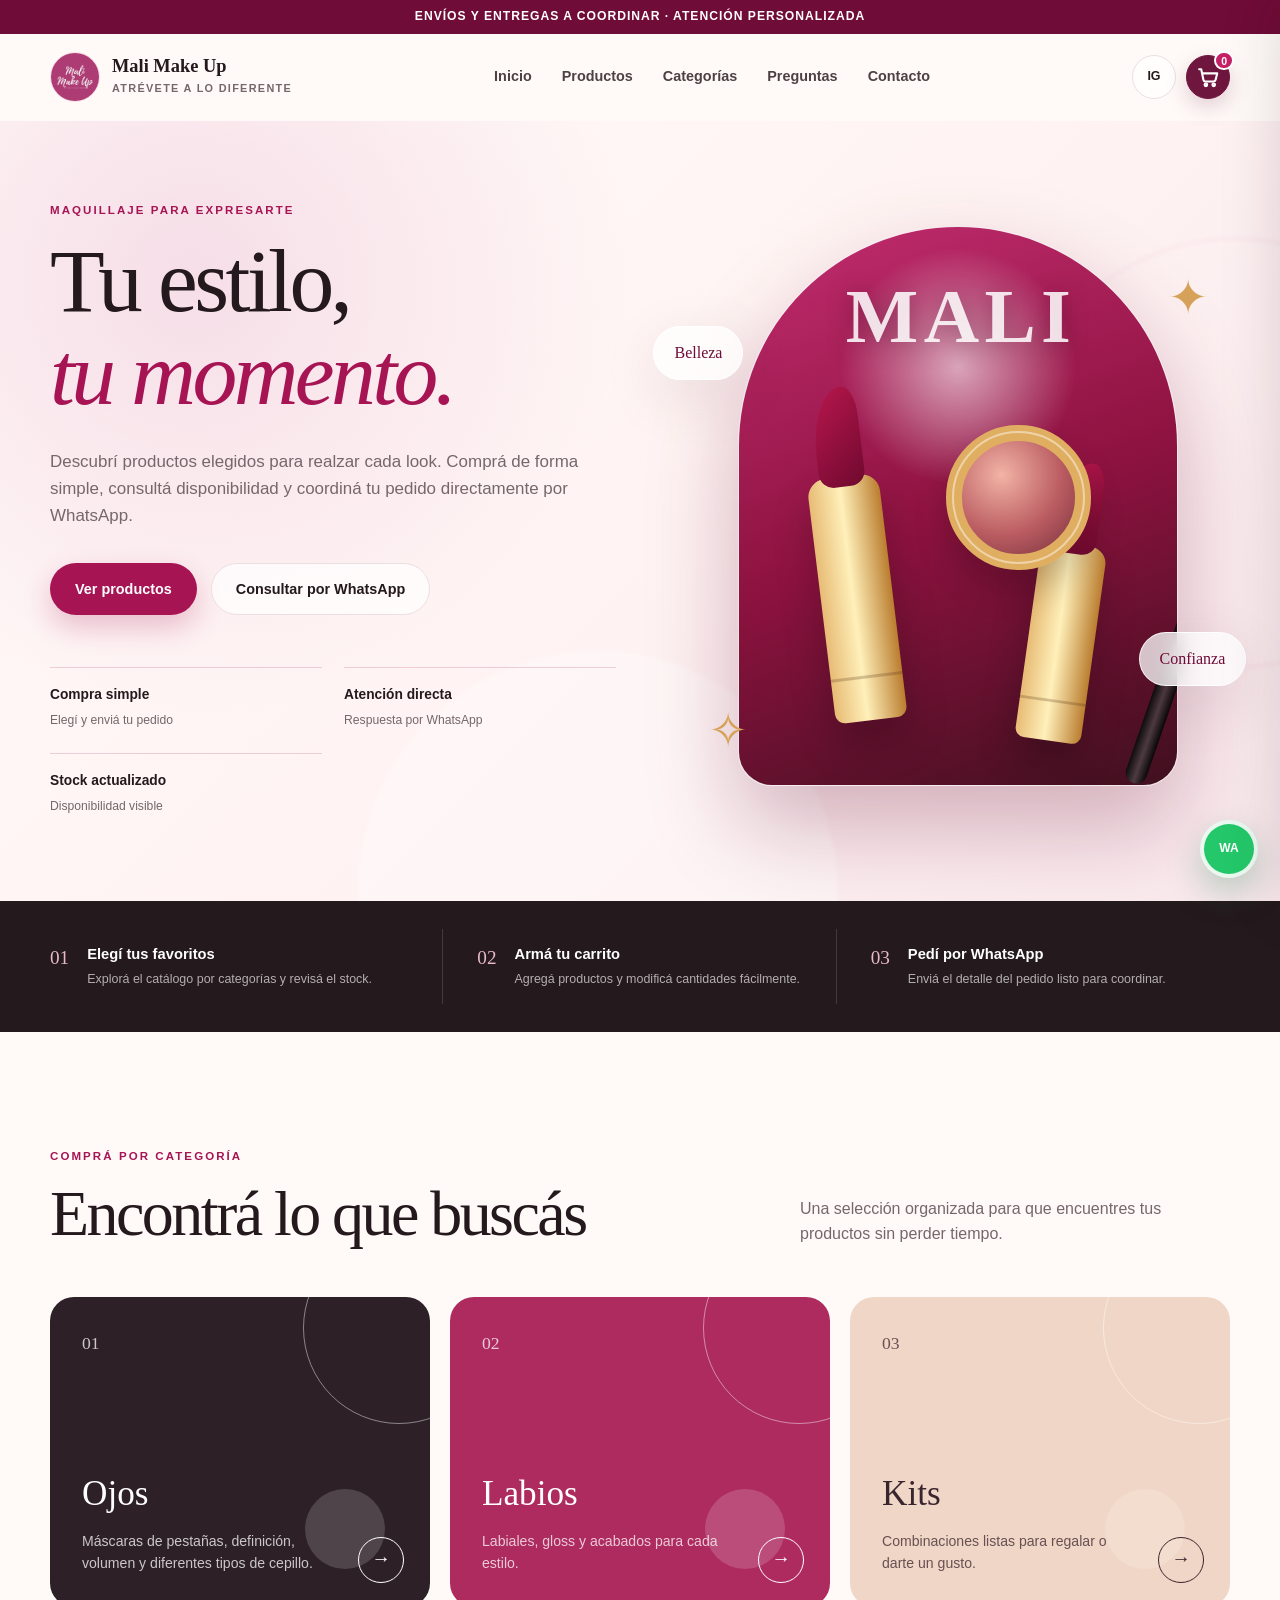
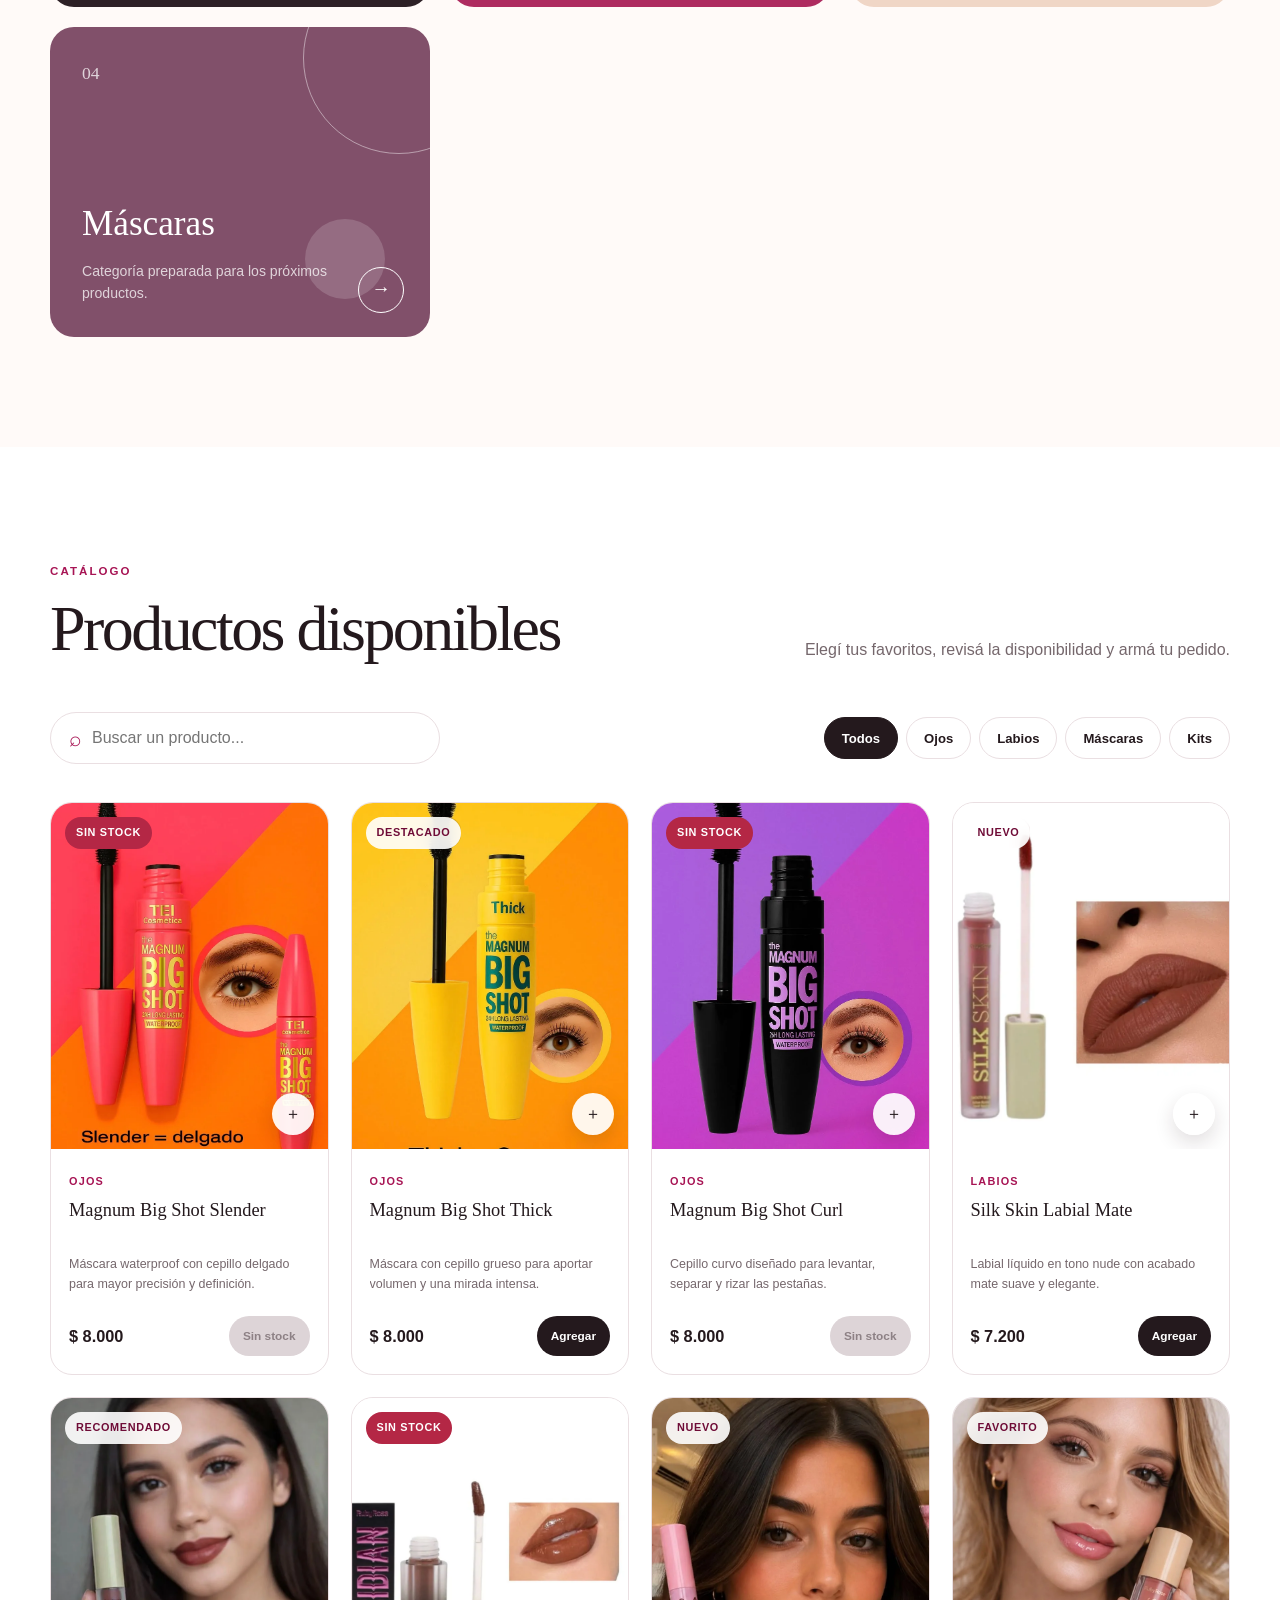
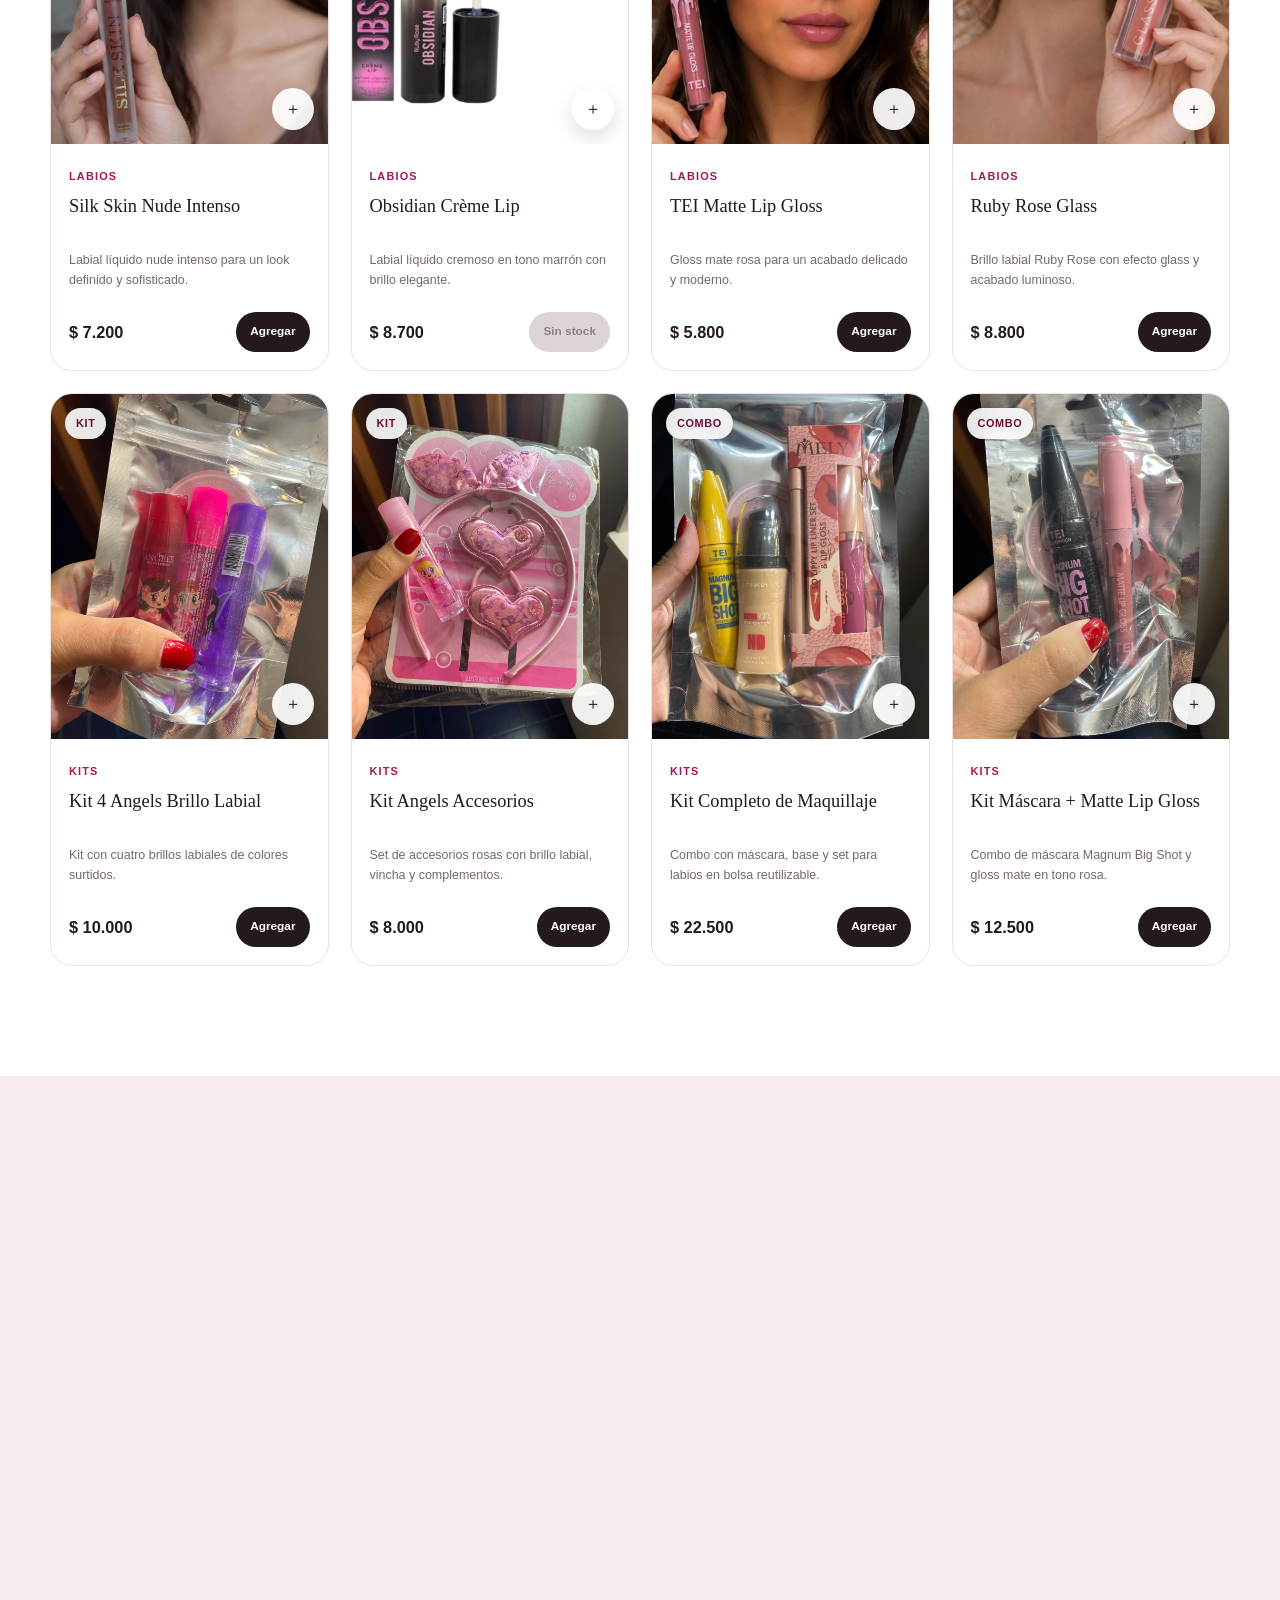
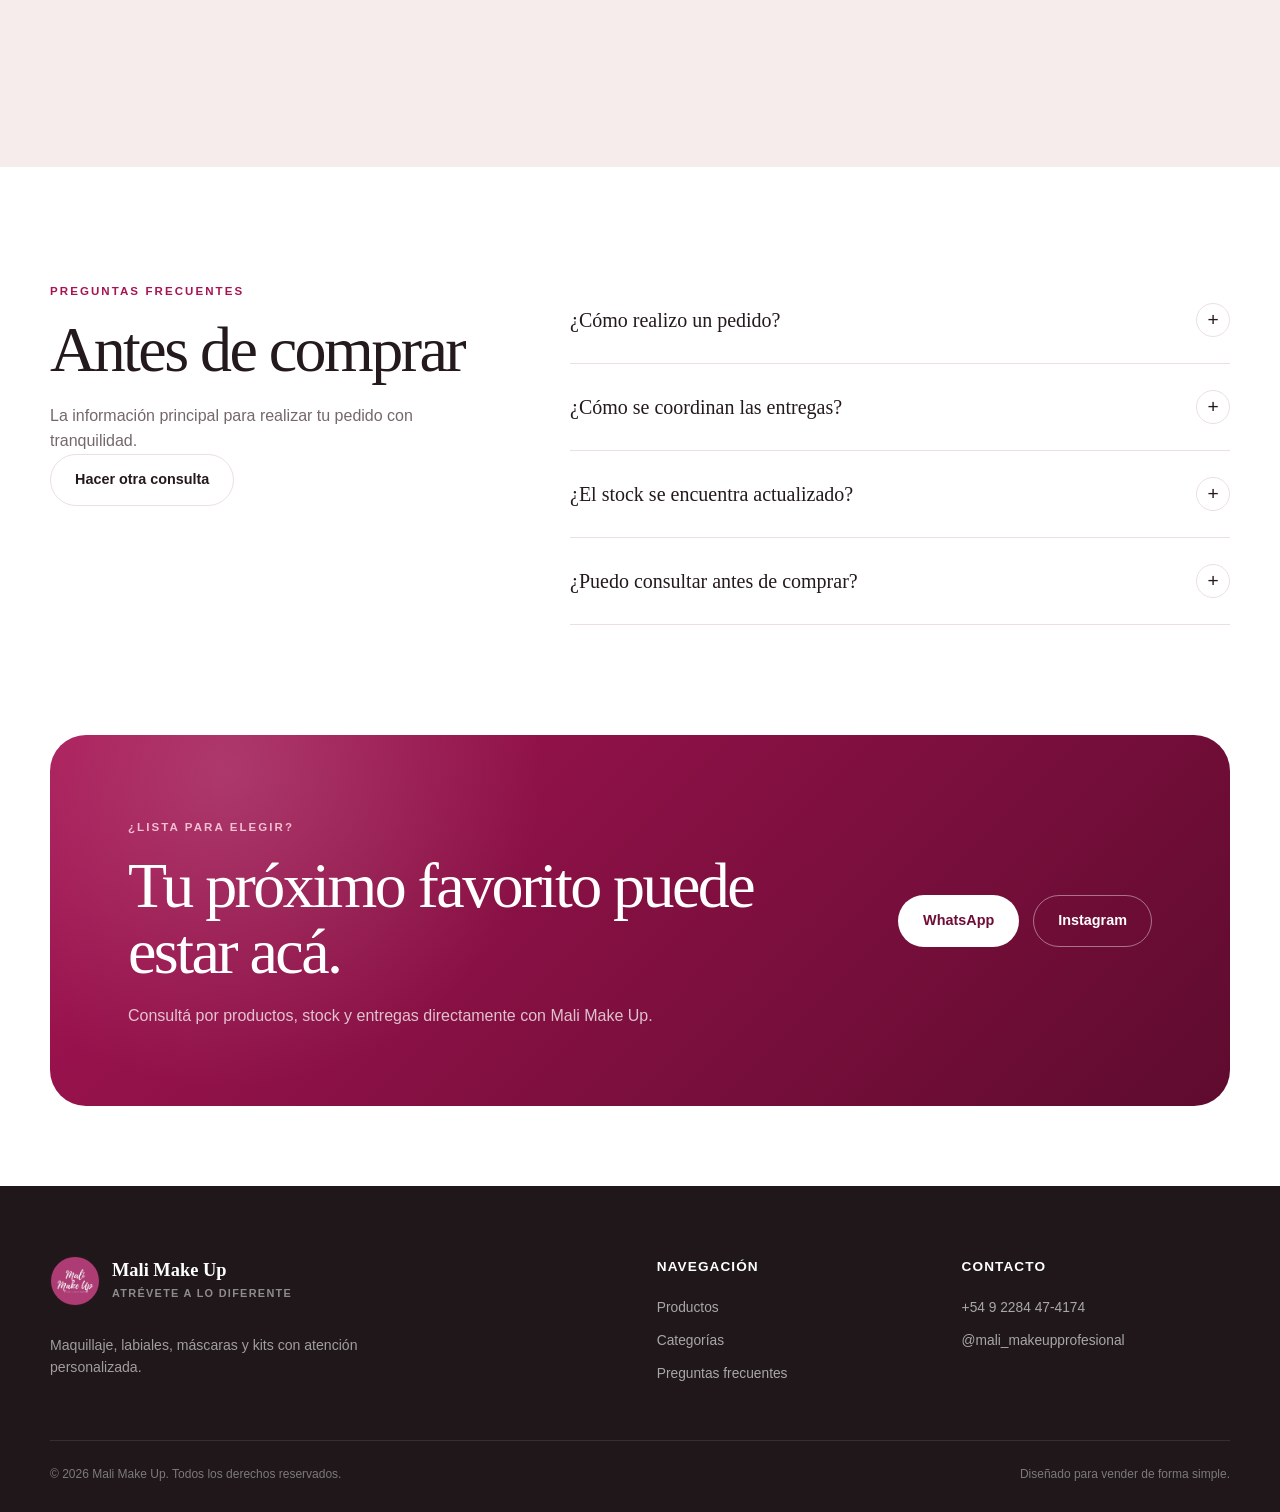
==== index.html @ 08d399c6 "version final de mali make up" ====
<!DOCTYPE html>
<html lang="es">
<head>
    <meta charset="UTF-8">
    <meta name="viewport" content="width=device-width, initial-scale=1.0">
    <meta name="description" content="Descubrí maquillaje, productos para ojos, labios y kits en Mali Make Up. Consultá stock y realizá tu pedido directamente por WhatsApp.">
    <meta name="theme-color" content="#a71454">
    <meta name="robots" content="index, follow">

    <link rel="canonical" href="https://matimoyano899.github.io/mali_makeup/">

    <meta property="og:type" content="website">
    <meta property="og:locale" content="es_AR">
    <meta property="og:site_name" content="Mali Make Up">
    <meta property="og:title" content="Mali Make Up | Tienda de maquillaje">
    <meta property="og:description" content="Productos para ojos, labios y kits. Consultá disponibilidad y realizá tu pedido por WhatsApp.">
    <meta property="og:url" content="https://matimoyano899.github.io/mali_makeup/">
    <meta property="og:image" content="https://matimoyano899.github.io/mali_makeup/assets/images/logo.webp">
    <meta property="og:image:alt" content="Logo de Mali Make Up">

    <meta name="twitter:card" content="summary_large_image">
    <meta name="twitter:title" content="Mali Make Up | Tienda de maquillaje">
    <meta name="twitter:description" content="Productos para ojos, labios y kits. Pedidos y consultas por WhatsApp.">
    <meta name="twitter:image" content="https://matimoyano899.github.io/mali_makeup/assets/images/logo.webp">

    <title>Mali Make Up | Tienda de maquillaje</title>
    <link rel="icon" href="assets/images/logo.webp" type="image/webp">
    <link rel="apple-touch-icon" href="assets/images/logo.webp">
    <link rel="stylesheet" href="styles.css">

    <script type="application/ld+json">
    {
        "@context": "https://schema.org",
        "@type": "Store",
        "name": "Mali Make Up",
        "description": "Tienda de maquillaje con atención personalizada y pedidos por WhatsApp.",
        "url": "https://matimoyano899.github.io/mali_makeup/",
        "logo": "https://matimoyano899.github.io/mali_makeup/assets/images/logo.webp",
        "sameAs": [
            "https://www.instagram.com/mali_makeupprofesional/"
        ],
        "contactPoint": {
            "@type": "ContactPoint",
            "telephone": "+54 9 2284 47-4174",
            "contactType": "customer service",
            "availableLanguage": "Spanish"
        }
    }
    </script>
</head>
<body>
    <div class="announcement">
        <p>Envíos y entregas a coordinar · Atención personalizada</p>
    </div>

    <header class="site-header" id="siteHeader">
        <div class="container header-inner">
            <a class="brand" href="#inicio" aria-label="Ir al inicio">
                <img src="assets/images/logo.webp" alt="Logo de Mali Make Up">
                <div>
                    <strong>Mali Make Up</strong>
                    <span>Atrévete a lo diferente</span>
                </div>
            </a>

            <nav class="desktop-nav" aria-label="Navegación principal">
                <a href="#inicio">Inicio</a>
                <a href="#productos">Productos</a>
                <a href="#categorias">Categorías</a>
                <a href="#preguntas">Preguntas</a>
                <a href="#contacto">Contacto</a>
            </nav>

            <div class="header-actions">
                <a class="icon-button instagram-button" href="https://www.instagram.com/mali_makeupprofesional/" target="_blank" rel="noopener noreferrer" aria-label="Instagram de Mali Make Up">
                    <span>IG</span>
                </a>
                <button class="icon-button cart-button" id="openCartButton" type="button" aria-label="Abrir carrito">
                    <svg class="cart-symbol" viewBox="0 0 24 24" aria-hidden="true" focusable="false">
                        <path d="M3 4h2l2.1 10.2a2 2 0 0 0 2 1.6h7.8a2 2 0 0 0 1.95-1.55L20.4 8H6.2"></path>
                        <circle cx="9.5" cy="19" r="1.25"></circle>
                        <circle cx="17" cy="19" r="1.25"></circle>
                    </svg>
                    <span class="cart-count" id="cartCount">0</span>
                </button>
                <button class="menu-button" id="menuButton" type="button" aria-label="Abrir menú" aria-expanded="false">
                    <span></span>
                    <span></span>
                    <span></span>
                </button>
            </div>
        </div>

        <nav class="mobile-nav" id="mobileNav" aria-label="Navegación móvil">
            <a href="#inicio">Inicio</a>
            <a href="#productos">Productos</a>
            <a href="#categorias">Categorías</a>
            <a href="#preguntas">Preguntas frecuentes</a>
            <a href="#contacto">Contacto</a>
        </nav>
    </header>

    <main>
        <section class="hero" id="inicio">
            <div class="hero-decoration hero-decoration-one"></div>
            <div class="hero-decoration hero-decoration-two"></div>

            <div class="container hero-grid">
                <div class="hero-copy reveal">
                    <span class="eyebrow">Maquillaje para expresarte</span>
                    <h1>Tu estilo, <em>tu momento.</em></h1>
                    <p>
                        Descubrí productos elegidos para realzar cada look. Comprá de forma simple,
                        consultá disponibilidad y coordiná tu pedido directamente por WhatsApp.
                    </p>
                    <div class="hero-actions">
                        <a class="primary-button" href="#productos">Ver productos</a>
                        <a class="secondary-button" href="https://wa.me/5492284474174?text=Hola%20Mali%20Make%20Up%2C%20quiero%20hacer%20una%20consulta." target="_blank" rel="noopener noreferrer">Consultar por WhatsApp</a>
                    </div>
                    <div class="hero-highlights">
                        <div>
                            <strong>Compra simple</strong>
                            <span>Elegí y enviá tu pedido</span>
                        </div>
                        <div>
                            <strong>Atención directa</strong>
                            <span>Respuesta por WhatsApp</span>
                        </div>
                        <div>
                            <strong>Stock actualizado</strong>
                            <span>Disponibilidad visible</span>
                        </div>
                    </div>
                </div>

                <div class="hero-art reveal" aria-label="Composición decorativa de maquillaje">
                    <div class="art-card art-card-main">
                        <span class="art-label">MALI</span>
                        <div class="lipstick lipstick-one"><span></span></div>
                        <div class="lipstick lipstick-two"><span></span></div>
                        <div class="compact"><span></span></div>
                        <div class="brush"><span></span></div>
                    </div>
                    <div class="floating-note note-one">Belleza</div>
                    <div class="floating-note note-two">Confianza</div>
                    <div class="sparkle sparkle-one">✦</div>
                    <div class="sparkle sparkle-two">✧</div>
                </div>
            </div>
        </section>

        <section class="benefits">
            <div class="container benefits-grid">
                <article>
                    <span>01</span>
                    <div>
                        <h3>Elegí tus favoritos</h3>
                        <p>Explorá el catálogo por categorías y revisá el stock.</p>
                    </div>
                </article>
                <article>
                    <span>02</span>
                    <div>
                        <h3>Armá tu carrito</h3>
                        <p>Agregá productos y modificá cantidades fácilmente.</p>
                    </div>
                </article>
                <article>
                    <span>03</span>
                    <div>
                        <h3>Pedí por WhatsApp</h3>
                        <p>Enviá el detalle del pedido listo para coordinar.</p>
                    </div>
                </article>
            </div>
        </section>

        <section class="categories-section section" id="categorias">
            <div class="container">
                <div class="section-heading reveal">
                    <div>
                        <span class="eyebrow">Comprá por categoría</span>
                        <h2>Encontrá lo que buscás</h2>
                    </div>
                    <p>Una selección organizada para que encuentres tus productos sin perder tiempo.</p>
                </div>

                <div class="category-grid">
                    <button class="category-card category-ojos reveal" type="button" data-category-link="ojos">
                        <span class="category-number">01</span>
                        <div>
                            <h3>Ojos</h3>
                            <p>Máscaras de pestañas, definición, volumen y diferentes tipos de cepillo.</p>
                        </div>
                        <span class="category-arrow">→</span>
                    </button>
                    <button class="category-card category-labios reveal" type="button" data-category-link="labios">
                        <span class="category-number">02</span>
                        <div>
                            <h3>Labios</h3>
                            <p>Labiales, gloss y acabados para cada estilo.</p>
                        </div>
                        <span class="category-arrow">→</span>
                    </button>
                    <button class="category-card category-kits reveal" type="button" data-category-link="kits">
                        <span class="category-number">03</span>
                        <div>
                            <h3>Kits</h3>
                            <p>Combinaciones listas para regalar o darte un gusto.</p>
                        </div>
                        <span class="category-arrow">→</span>
                    </button>
                    <button class="category-card category-mascaras reveal" type="button" data-category-link="mascaras">
                        <span class="category-number">04</span>
                        <div>
                            <h3>Máscaras</h3>
                            <p>Categoría preparada para los próximos productos.</p>
                        </div>
                        <span class="category-arrow">→</span>
                    </button>
                </div>
            </div>
        </section>

        <section class="products-section section" id="productos">
            <div class="container">
                <div class="section-heading reveal">
                    <div>
                        <span class="eyebrow">Catálogo</span>
                        <h2>Productos disponibles</h2>
                    </div>
                    <p>Elegí tus favoritos, revisá la disponibilidad y armá tu pedido.</p>
                </div>

                <div class="catalog-toolbar reveal">
                    <label class="search-box">
                        <span>⌕</span>
                        <input id="searchInput" type="search" placeholder="Buscar un producto..." autocomplete="off">
                    </label>
                    <div class="filter-buttons" id="filterButtons" aria-label="Filtros de productos">
                        <button class="filter-button active" type="button" data-filter="todos">Todos</button>
                        <button class="filter-button" type="button" data-filter="ojos">Ojos</button>
                        <button class="filter-button" type="button" data-filter="labios">Labios</button>
                        <button class="filter-button" type="button" data-filter="mascaras">Máscaras</button>
                        <button class="filter-button" type="button" data-filter="kits">Kits</button>
                    </div>
                </div>

                <div class="products-grid" id="productsGrid"></div>

                <div class="empty-state" id="emptyState" hidden>
                    <span>⌕</span>
                    <h3>No encontramos productos</h3>
                    <p>Probá con otra búsqueda o cambiá el filtro.</p>
                </div>
            </div>
        </section>

        <section class="brand-story section">
            <div class="container story-grid">
                <div class="story-panel reveal">
                    <span class="eyebrow">Mali Make Up</span>
                    <h2>Maquillaje con atención cercana</h2>
                    <p>
                        Cada consulta se atiende de forma personal para ayudarte a elegir productos,
                        confirmar disponibilidad y coordinar la entrega.
                    </p>
                    <a class="text-link" href="https://www.instagram.com/mali_makeupprofesional/" target="_blank" rel="noopener noreferrer">Visitar Instagram <span>→</span></a>
                </div>
                <div class="story-stats reveal">
                    <div>
                        <strong>100%</strong>
                        <span>Atención personalizada</span>
                    </div>
                    <div>
                        <strong>3</strong>
                        <span>Categorías principales</span>
                    </div>
                    <div>
                        <strong>24/7</strong>
                        <span>Catálogo disponible online</span>
                    </div>
                    <div>
                        <strong>1 clic</strong>
                        <span>Para enviar tu pedido</span>
                    </div>
                </div>
            </div>
        </section>

        <section class="faq-section section" id="preguntas">
            <div class="container faq-grid">
                <div class="faq-intro reveal">
                    <span class="eyebrow">Preguntas frecuentes</span>
                    <h2>Antes de comprar</h2>
                    <p>La información principal para realizar tu pedido con tranquilidad.</p>
                    <a class="secondary-button" href="https://wa.me/5492284474174?text=Hola%20Mali%20Make%20Up%2C%20tengo%20una%20consulta." target="_blank" rel="noopener noreferrer">Hacer otra consulta</a>
                </div>

                <div class="accordion reveal" id="accordion">
                    <article class="accordion-item">
                        <button class="accordion-trigger" type="button" aria-expanded="false">
                            <span>¿Cómo realizo un pedido?</span>
                            <span class="accordion-icon">+</span>
                        </button>
                        <div class="accordion-content">
                            <p>Agregá los productos al carrito y tocá “Finalizar por WhatsApp”. Se generará un mensaje con el detalle completo.</p>
                        </div>
                    </article>
                    <article class="accordion-item">
                        <button class="accordion-trigger" type="button" aria-expanded="false">
                            <span>¿Cómo se coordinan las entregas?</span>
                            <span class="accordion-icon">+</span>
                        </button>
                        <div class="accordion-content">
                            <p>La entrega, el punto de encuentro o el envío se coordinan directamente por WhatsApp después de confirmar el pedido.</p>
                        </div>
                    </article>
                    <article class="accordion-item">
                        <button class="accordion-trigger" type="button" aria-expanded="false">
                            <span>¿El stock se encuentra actualizado?</span>
                            <span class="accordion-icon">+</span>
                        </button>
                        <div class="accordion-content">
                            <p>Los productos sin disponibilidad aparecen señalados como “Sin stock” y no pueden agregarse al carrito.</p>
                        </div>
                    </article>
                    <article class="accordion-item">
                        <button class="accordion-trigger" type="button" aria-expanded="false">
                            <span>¿Puedo consultar antes de comprar?</span>
                            <span class="accordion-icon">+</span>
                        </button>
                        <div class="accordion-content">
                            <p>Sí. Podés escribir por WhatsApp o Instagram para consultar tonos, productos o disponibilidad.</p>
                        </div>
                    </article>
                </div>
            </div>
        </section>

        <section class="contact-section" id="contacto">
            <div class="container contact-card reveal">
                <div>
                    <span class="eyebrow">¿Lista para elegir?</span>
                    <h2>Tu próximo favorito puede estar acá.</h2>
                    <p>Consultá por productos, stock y entregas directamente con Mali Make Up.</p>
                </div>
                <div class="contact-actions">
                    <a class="primary-button light-button" href="https://wa.me/5492284474174?text=Hola%20Mali%20Make%20Up%2C%20quiero%20hacer%20una%20consulta." target="_blank" rel="noopener noreferrer">WhatsApp</a>
                    <a class="secondary-button dark-outline" href="https://www.instagram.com/mali_makeupprofesional/" target="_blank" rel="noopener noreferrer">Instagram</a>
                </div>
            </div>
        </section>
    </main>

    <footer class="site-footer">
        <div class="container footer-grid">
            <div class="footer-brand">
                <a class="brand" href="#inicio">
                    <img src="assets/images/logo.webp" alt="Logo Mali Make Up">
                    <div>
                        <strong>Mali Make Up</strong>
                        <span>Atrévete a lo diferente</span>
                    </div>
                </a>
                <p>Maquillaje, labiales, máscaras y kits con atención personalizada.</p>
            </div>
            <div>
                <h3>Navegación</h3>
                <a href="#productos">Productos</a>
                <a href="#categorias">Categorías</a>
                <a href="#preguntas">Preguntas frecuentes</a>
            </div>
            <div>
                <h3>Contacto</h3>
                <a href="https://wa.me/5492284474174" target="_blank" rel="noopener noreferrer">+54 9 2284 47-4174</a>
                <a href="https://www.instagram.com/mali_makeupprofesional/" target="_blank" rel="noopener noreferrer">@mali_makeupprofesional</a>
            </div>
        </div>
        <div class="container footer-bottom">
            <p>© <span id="currentYear"></span> Mali Make Up. Todos los derechos reservados.</p>
            <p>Diseñado para vender de forma simple.</p>
        </div>
    </footer>

    <a class="floating-whatsapp" href="https://wa.me/5492284474174?text=Hola%20Mali%20Make%20Up%2C%20quiero%20hacer%20una%20consulta." target="_blank" rel="noopener noreferrer" aria-label="Contactar por WhatsApp">WA</a>

    <button class="back-to-top" id="backToTop" type="button" aria-label="Volver arriba">↑</button>

    <div class="overlay" id="overlay"></div>

    <aside class="cart-drawer" id="cartDrawer" aria-hidden="true">
        <div class="cart-header">
            <div>
                <span class="eyebrow">Tu selección</span>
                <h2>Carrito</h2>
            </div>
            <button class="close-button" id="closeCartButton" type="button" aria-label="Cerrar carrito">×</button>
        </div>
        <div class="cart-items" id="cartItems"></div>
        <div class="cart-empty" id="cartEmpty">
            <span>🛍</span>
            <h3>Tu carrito está vacío</h3>
            <p>Agregá productos para preparar tu pedido.</p>
        </div>
        <div class="cart-footer" id="cartFooter">
            <div class="cart-total-row">
                <span>Total estimado</span>
                <strong id="cartTotal">$0</strong>
            </div>
            <p>El pedido se confirma y coordina por WhatsApp.</p>
            <button class="primary-button full-button" id="checkoutButton" type="button">Finalizar por WhatsApp</button>
            <button class="text-button" id="clearCartButton" type="button">Vaciar carrito</button>
        </div>
    </aside>

    <div class="product-modal" id="productModal" aria-hidden="true">
        <div class="modal-dialog">
            <button class="close-button modal-close" id="closeModalButton" type="button" aria-label="Cerrar detalle">×</button>
            <div id="modalContent"></div>
        </div>
    </div>

    <div class="toast" id="toast" role="status" aria-live="polite"></div>

    <script src="script.js"></script>
</body>
</html>
---- styles.css ----
:root {
    --color-primary: #a71454;
    --color-primary-dark: #6f0c37;
    --color-primary-soft: #f5dbe6;
    --color-accent: #d6a259;
    --color-bg: #fffaf8;
    --color-surface: #ffffff;
    --color-text: #24191d;
    --color-muted: #75676c;
    --color-border: #eadfe2;
    --color-success: #1d7a4d;
    --color-danger: #b42745;
    --shadow-soft: 0 18px 60px rgba(70, 24, 42, 0.10);
    --shadow-card: 0 12px 35px rgba(66, 22, 39, 0.08);
    --radius-small: 14px;
    --radius-medium: 24px;
    --radius-large: 36px;
    --container-width: 1180px;
    --header-height: 86px;
    --transition: 220ms ease;
}

* {
    box-sizing: border-box;
    margin: 0;
    padding: 0;
}

html {
    scroll-behavior: smooth;
}

body {
    min-width: 320px;
    overflow-x: hidden;
    background: var(--color-bg);
    color: var(--color-text);
    font-family: Inter, "Segoe UI", Arial, sans-serif;
    line-height: 1.6;
}

body.no-scroll {
    overflow: hidden;
}

img {
    display: block;
    max-width: 100%;
}

a {
    color: inherit;
    text-decoration: none;
}

button,
input {
    font: inherit;
}

button {
    color: inherit;
}

.container {
    width: min(var(--container-width), calc(100% - 40px));
    margin-inline: auto;
}

.section {
    padding: 110px 0;
}

.announcement {
    display: flex;
    min-height: 34px;
    align-items: center;
    justify-content: center;
    padding: 6px 20px;
    background: var(--color-primary-dark);
    color: #ffffff;
    font-size: 0.76rem;
    font-weight: 700;
    letter-spacing: 0.08em;
    text-align: center;
    text-transform: uppercase;
}

.site-header {
    position: sticky;
    z-index: 1000;
    top: 0;
    background: rgba(255, 250, 248, 0.88);
    border-bottom: 1px solid transparent;
    backdrop-filter: blur(18px);
    transition: background var(--transition), border-color var(--transition), box-shadow var(--transition);
}

.site-header.scrolled {
    border-color: var(--color-border);
    background: rgba(255, 255, 255, 0.95);
    box-shadow: 0 8px 30px rgba(55, 24, 35, 0.06);
}

.header-inner {
    display: flex;
    min-height: var(--header-height);
    align-items: center;
    justify-content: space-between;
    gap: 28px;
}

.brand {
    display: inline-flex;
    align-items: center;
    gap: 12px;
}

.brand img {
    width: 50px;
    height: 50px;
    border: 1px solid rgba(167, 20, 84, 0.12);
    border-radius: 50%;
    object-fit: cover;
}

.brand div {
    display: flex;
    flex-direction: column;
}

.brand strong {
    font-family: Georgia, "Times New Roman", serif;
    font-size: 1.15rem;
    line-height: 1.1;
}

.brand span {
    margin-top: 4px;
    color: var(--color-muted);
    font-size: 0.68rem;
    font-weight: 700;
    letter-spacing: 0.12em;
    text-transform: uppercase;
}

.desktop-nav {
    display: flex;
    align-items: center;
    gap: 30px;
}

.desktop-nav a {
    position: relative;
    color: #4e4045;
    font-size: 0.9rem;
    font-weight: 700;
}

.desktop-nav a::after {
    position: absolute;
    right: 0;
    bottom: -8px;
    left: 0;
    width: 0;
    height: 2px;
    margin: auto;
    background: var(--color-primary);
    content: "";
    transition: width var(--transition);
}

.desktop-nav a:hover::after {
    width: 100%;
}

.header-actions {
    display: flex;
    align-items: center;
    gap: 10px;
}

.icon-button,
.menu-button,
.close-button,
.back-to-top {
    border: 0;
    cursor: pointer;
}

.icon-button {
    position: relative;
    display: grid;
    width: 44px;
    height: 44px;
    place-items: center;
    border: 1px solid var(--color-border);
    border-radius: 50%;
    background: rgba(255, 255, 255, 0.8);
    font-size: 0.78rem;
    font-weight: 800;
    transition: transform var(--transition), border-color var(--transition), background var(--transition);
}

.icon-button:hover {
    transform: translateY(-2px);
    border-color: var(--color-primary);
    background: #ffffff;
}

.cart-symbol {
    width: 22px;
    height: 22px;
    fill: none;
    stroke: currentColor;
    stroke-width: 1.9;
    stroke-linecap: round;
    stroke-linejoin: round;
}

.cart-button {
    color: var(--color-text);
}

.cart-button:hover {
    color: var(--color-primary);
}

.cart-count {
    position: absolute;
    top: -3px;
    right: -3px;
    display: grid;
    min-width: 19px;
    height: 19px;
    place-items: center;
    padding: 0 5px;
    border: 2px solid #ffffff;
    border-radius: 99px;
    background: var(--color-primary);
    color: #ffffff;
    font-size: 0.66rem;
}

.menu-button {
    display: none;
    width: 44px;
    height: 44px;
    padding: 11px;
    border-radius: 50%;
    background: var(--color-text);
}

.menu-button span {
    display: block;
    width: 100%;
    height: 2px;
    margin: 4px 0;
    background: #ffffff;
    transition: transform var(--transition), opacity var(--transition);
}

.menu-button.active span:nth-child(1) {
    transform: translateY(6px) rotate(45deg);
}

.menu-button.active span:nth-child(2) {
    opacity: 0;
}

.menu-button.active span:nth-child(3) {
    transform: translateY(-6px) rotate(-45deg);
}

.mobile-nav {
    display: none;
}

.hero {
    position: relative;
    min-height: calc(100vh - 120px);
    overflow: hidden;
    background:
        radial-gradient(circle at 15% 20%, rgba(245, 219, 230, 0.9), transparent 35%),
        linear-gradient(135deg, #fffaf8 0%, #fff4f3 48%, #f9e8ed 100%);
}

.hero-grid {
    display: grid;
    min-height: calc(100vh - 120px);
    align-items: center;
    grid-template-columns: 1.02fr 0.98fr;
    gap: 70px;
    padding-top: 60px;
    padding-bottom: 70px;
}

.hero-copy {
    position: relative;
    z-index: 2;
}

.eyebrow {
    display: inline-block;
    margin-bottom: 16px;
    color: var(--color-primary);
    font-size: 0.72rem;
    font-weight: 800;
    letter-spacing: 0.18em;
    text-transform: uppercase;
}

.hero h1,
.section-heading h2,
.story-panel h2,
.faq-intro h2,
.contact-card h2 {
    font-family: Georgia, "Times New Roman", serif;
    font-weight: 500;
    letter-spacing: -0.04em;
    line-height: 1.03;
}

.hero h1 {
    max-width: 660px;
    font-size: clamp(3.4rem, 7vw, 6.8rem);
}

.hero h1 em {
    display: block;
    color: var(--color-primary);
    font-weight: 400;
}

.hero-copy > p {
    max-width: 630px;
    margin-top: 28px;
    color: var(--color-muted);
    font-size: 1.06rem;
}

.hero-actions,
.contact-actions {
    display: flex;
    flex-wrap: wrap;
    align-items: center;
    gap: 14px;
    margin-top: 34px;
}

.primary-button,
.secondary-button {
    display: inline-flex;
    min-height: 52px;
    align-items: center;
    justify-content: center;
    padding: 12px 24px;
    border: 1px solid transparent;
    border-radius: 999px;
    cursor: pointer;
    font-size: 0.9rem;
    font-weight: 800;
    transition: transform var(--transition), box-shadow var(--transition), background var(--transition), color var(--transition), border-color var(--transition);
}

.primary-button {
    background: var(--color-primary);
    color: #ffffff;
    box-shadow: 0 12px 28px rgba(167, 20, 84, 0.24);
}

.primary-button:hover {
    transform: translateY(-2px);
    background: var(--color-primary-dark);
    box-shadow: 0 16px 35px rgba(167, 20, 84, 0.28);
}

.secondary-button {
    border-color: var(--color-border);
    background: rgba(255, 255, 255, 0.7);
    color: var(--color-text);
}

.secondary-button:hover {
    transform: translateY(-2px);
    border-color: var(--color-primary);
    background: #ffffff;
    color: var(--color-primary);
}

.hero-highlights {
    display: grid;
    margin-top: 52px;
    grid-template-columns: repeat(2, 1fr);
    gap: 22px;
}

.hero-highlights div {
    padding-top: 16px;
    border-top: 1px solid rgba(167, 20, 84, 0.18);
}

.hero-highlights strong,
.hero-highlights span {
    display: block;
}

.hero-highlights strong {
    font-size: 0.86rem;
}

.hero-highlights span {
    margin-top: 5px;
    color: var(--color-muted);
    font-size: 0.76rem;
}

.hero-art {
    position: relative;
    min-height: 600px;
}

.art-card-main {
    position: absolute;
    top: 50%;
    left: 50%;
    width: min(440px, 90%);
    height: 560px;
    overflow: hidden;
    border: 1px solid rgba(255, 255, 255, 0.9);
    border-radius: 220px 220px 34px 34px;
    background:
        radial-gradient(circle at 50% 25%, rgba(255, 255, 255, 0.6), transparent 25%),
        linear-gradient(160deg, #c22d70 0%, #8d123f 52%, #40101f 100%);
    box-shadow: 0 40px 90px rgba(103, 11, 48, 0.28);
    transform: translate(-50%, -50%);
}

.art-label {
    position: absolute;
    z-index: 4;
    top: 46px;
    left: 50%;
    width: 100%;
    color: rgba(255, 255, 255, 0.44);
    font-family: Georgia, "Times New Roman", serif;
    font-size: clamp(4.7rem, 7vw, 6rem);
    font-weight: 500;
    letter-spacing: 0.13em;
    line-height: 1;
    text-align: center;
    text-shadow: 0 2px 18px rgba(64, 16, 31, 0.18);
    transform: translateX(-50%);
    pointer-events: none;
}

.lipstick {
    position: absolute;
    bottom: 64px;
    width: 72px;
    height: 245px;
    border-radius: 18px 18px 10px 10px;
    background: linear-gradient(90deg, #e7bb75, #fff0ba 45%, #ba7d2f);
    box-shadow: 0 22px 40px rgba(0, 0, 0, 0.22);
}

.lipstick::before {
    position: absolute;
    top: -90px;
    left: 13px;
    width: 46px;
    height: 100px;
    border-radius: 70% 30% 15px 15px;
    background: linear-gradient(135deg, #ba174e, #6f092e);
    content: "";
}

.lipstick span {
    position: absolute;
    right: 0;
    bottom: 42px;
    left: 0;
    height: 3px;
    background: rgba(84, 50, 16, 0.25);
}

.lipstick-one {
    left: 82px;
    transform: rotate(-7deg);
}

.lipstick-two {
    right: 80px;
    bottom: 35px;
    height: 215px;
    transform: rotate(8deg) scale(0.92);
}

.compact {
    position: absolute;
    right: 86px;
    bottom: 215px;
    width: 145px;
    height: 145px;
    border: 16px solid #e0ae61;
    border-radius: 50%;
    background: radial-gradient(circle at 35% 30%, #f2b3a5, #bb5d62 55%, #78303c);
    box-shadow: 0 20px 35px rgba(0, 0, 0, 0.2);
}

.compact span {
    position: absolute;
    inset: -10px;
    border: 2px solid rgba(255, 255, 255, 0.45);
    border-radius: 50%;
}

.brush {
    position: absolute;
    z-index: 2;
    right: 112px;
    bottom: 48px;
    width: 24px;
    height: 330px;
    border-radius: 99px;
    background: linear-gradient(90deg, #0e0c0c, #4d3b42, #090707);
    transform: rotate(14deg);
}

.brush::before {
    position: absolute;
    top: -92px;
    left: -24px;
    width: 72px;
    height: 105px;
    border-radius: 48% 48% 24% 24%;
    background: radial-gradient(ellipse at bottom, #b37276, #3b2127 65%, #170e11);
    content: "";
}

.floating-note {
    position: absolute;
    z-index: 2;
    padding: 13px 20px;
    border: 1px solid rgba(255, 255, 255, 0.85);
    border-radius: 999px;
    background: rgba(255, 255, 255, 0.75);
    box-shadow: var(--shadow-soft);
    color: var(--color-primary-dark);
    font-family: Georgia, "Times New Roman", serif;
    font-size: 1rem;
    backdrop-filter: blur(12px);
}

.note-one {
    top: 20%;
    left: -6%;
}

.note-two {
    right: -3%;
    bottom: 20%;
}

.sparkle {
    position: absolute;
    color: var(--color-accent);
    font-size: 3rem;
}

.sparkle-one {
    top: 9%;
    right: 4%;
}

.sparkle-two {
    bottom: 6%;
    left: 4%;
}

.hero-decoration {
    position: absolute;
    border-radius: 50%;
    filter: blur(2px);
}

.hero-decoration-one {
    top: 15%;
    right: -170px;
    width: 430px;
    height: 430px;
    border: 1px solid rgba(167, 20, 84, 0.12);
}

.hero-decoration-two {
    bottom: -230px;
    left: 28%;
    width: 480px;
    height: 480px;
    background: rgba(255, 255, 255, 0.35);
}

.benefits {
    position: relative;
    z-index: 2;
    padding: 28px 0;
    background: var(--color-text);
    color: #ffffff;
}

.benefits-grid {
    display: grid;
    grid-template-columns: repeat(3, 1fr);
}

.benefits article {
    display: flex;
    align-items: flex-start;
    gap: 18px;
    padding: 14px 34px;
    border-right: 1px solid rgba(255, 255, 255, 0.14);
}

.benefits article:first-child {
    padding-left: 0;
}

.benefits article:last-child {
    border-right: 0;
}

.benefits article > span {
    color: #e9b8ca;
    font-family: Georgia, "Times New Roman", serif;
    font-size: 1.2rem;
}

.benefits h3 {
    margin-bottom: 3px;
    font-size: 0.92rem;
}

.benefits p {
    color: rgba(255, 255, 255, 0.65);
    font-size: 0.78rem;
}

.section-heading {
    display: flex;
    align-items: end;
    justify-content: space-between;
    gap: 40px;
    margin-bottom: 50px;
}

.section-heading h2,
.story-panel h2,
.faq-intro h2,
.contact-card h2 {
    font-size: clamp(2.45rem, 5vw, 4.5rem);
}

.section-heading > p {
    max-width: 430px;
    color: var(--color-muted);
}

.category-grid {
    display: grid;
    grid-template-columns: repeat(3, 1fr);
    gap: 20px;
}

.category-card {
    position: relative;
    display: flex;
    min-height: 310px;
    flex-direction: column;
    align-items: flex-start;
    justify-content: space-between;
    overflow: hidden;
    padding: 32px;
    border: 0;
    border-radius: var(--radius-medium);
    cursor: pointer;
    text-align: left;
    transition: transform var(--transition), box-shadow var(--transition);
}

.category-card::before,
.category-card::after {
    position: absolute;
    border-radius: 50%;
    content: "";
}

.category-card::before {
    top: -65px;
    right: -65px;
    width: 190px;
    height: 190px;
    border: 1px solid rgba(255, 255, 255, 0.45);
}

.category-card::after {
    right: 45px;
    bottom: 38px;
    width: 80px;
    height: 80px;
    background: rgba(255, 255, 255, 0.16);
}

.category-card:hover {
    transform: translateY(-8px);
    box-shadow: var(--shadow-soft);
}

.category-ojos {
    background: #2d2026;
    color: #ffffff;
}

.category-mascaras {
    background: #81506a;
    color: #ffffff;
}

.category-labios {
    background: #ae2b60;
    color: #ffffff;
}

.category-kits {
    background: #f0d6c6;
    color: #39252d;
}

.category-number {
    position: relative;
    z-index: 1;
    font-family: Georgia, "Times New Roman", serif;
    font-size: 1.1rem;
    opacity: 0.75;
}

.category-card div {
    position: relative;
    z-index: 1;
    max-width: 260px;
}

.category-card h3 {
    margin-bottom: 8px;
    font-family: Georgia, "Times New Roman", serif;
    font-size: 2.2rem;
    font-weight: 500;
}

.category-card p {
    font-size: 0.88rem;
    opacity: 0.75;
}

.category-arrow {
    position: absolute;
    right: 26px;
    bottom: 24px;
    z-index: 2;
    display: grid;
    width: 46px;
    height: 46px;
    place-items: center;
    border: 1px solid currentColor;
    border-radius: 50%;
    font-size: 1.2rem;
}

.products-section {
    background: #ffffff;
}

.catalog-toolbar {
    display: flex;
    align-items: center;
    justify-content: space-between;
    gap: 22px;
    margin-bottom: 38px;
}

.search-box {
    display: flex;
    width: min(390px, 100%);
    min-height: 52px;
    align-items: center;
    gap: 10px;
    padding: 0 18px;
    border: 1px solid var(--color-border);
    border-radius: 999px;
    background: #ffffff;
    transition: border-color var(--transition), box-shadow var(--transition);
}

.search-box:focus-within {
    border-color: var(--color-primary);
    box-shadow: 0 0 0 4px rgba(167, 20, 84, 0.08);
}

.search-box span {
    color: var(--color-primary);
    font-size: 1.3rem;
}

.search-box input {
    width: 100%;
    border: 0;
    outline: 0;
    background: transparent;
    color: var(--color-text);
}

.filter-buttons {
    display: flex;
    flex-wrap: wrap;
    justify-content: flex-end;
    gap: 8px;
}

.filter-button {
    min-height: 42px;
    padding: 8px 17px;
    border: 1px solid var(--color-border);
    border-radius: 999px;
    background: #ffffff;
    cursor: pointer;
    font-size: 0.82rem;
    font-weight: 800;
    transition: background var(--transition), color var(--transition), border-color var(--transition);
}

.filter-button:hover,
.filter-button.active {
    border-color: var(--color-text);
    background: var(--color-text);
    color: #ffffff;
}

.products-grid {
    display: grid;
    grid-template-columns: repeat(4, 1fr);
    gap: 22px;
}

.product-card {
    position: relative;
    overflow: hidden;
    border: 1px solid var(--color-border);
    border-radius: 22px;
    background: #ffffff;
    transition: transform var(--transition), box-shadow var(--transition), border-color var(--transition);
}

.product-card:hover {
    transform: translateY(-7px);
    border-color: rgba(167, 20, 84, 0.26);
    box-shadow: var(--shadow-card);
}

.product-image-wrap {
    position: relative;
    overflow: hidden;
    aspect-ratio: 4 / 5;
    background: #f7f1f2;
    cursor: pointer;
}

.product-image-wrap img {
    width: 100%;
    height: 100%;
    object-fit: cover;
    transition: transform 500ms ease;
}

.product-card:hover .product-image-wrap img {
    transform: scale(1.045);
}

.product-badge {
    position: absolute;
    top: 14px;
    left: 14px;
    z-index: 2;
    padding: 7px 11px;
    border-radius: 999px;
    background: rgba(255, 255, 255, 0.9);
    color: var(--color-primary-dark);
    font-size: 0.68rem;
    font-weight: 900;
    letter-spacing: 0.06em;
    text-transform: uppercase;
    backdrop-filter: blur(8px);
}

.product-badge.out-of-stock {
    background: var(--color-danger);
    color: #ffffff;
}

.quick-view-button {
    position: absolute;
    right: 14px;
    bottom: 14px;
    z-index: 2;
    display: grid;
    width: 42px;
    height: 42px;
    place-items: center;
    border: 0;
    border-radius: 50%;
    background: rgba(255, 255, 255, 0.92);
    cursor: pointer;
    box-shadow: 0 8px 20px rgba(39, 20, 27, 0.14);
    transition: transform var(--transition), background var(--transition), color var(--transition);
}

.quick-view-button:hover {
    transform: scale(1.08);
    background: var(--color-primary);
    color: #ffffff;
}

.product-info {
    padding: 18px;
}

.product-category {
    color: var(--color-primary);
    font-size: 0.68rem;
    font-weight: 900;
    letter-spacing: 0.11em;
    text-transform: uppercase;
}

.product-info h3 {
    min-height: 48px;
    margin-top: 7px;
    font-family: Georgia, "Times New Roman", serif;
    font-size: 1.15rem;
    font-weight: 500;
    line-height: 1.25;
}

.product-description {
    display: -webkit-box;
    min-height: 44px;
    overflow: hidden;
    margin-top: 8px;
    color: var(--color-muted);
    font-size: 0.78rem;
    -webkit-box-orient: vertical;
    -webkit-line-clamp: 2;
}

.product-bottom {
    display: flex;
    align-items: center;
    justify-content: space-between;
    gap: 10px;
    margin-top: 17px;
}

.product-price {
    font-size: 1.02rem;
    font-weight: 900;
}

.add-button {
    display: inline-flex;
    min-height: 40px;
    align-items: center;
    justify-content: center;
    padding: 8px 14px;
    border: 0;
    border-radius: 999px;
    background: var(--color-text);
    color: #ffffff;
    cursor: pointer;
    font-size: 0.74rem;
    font-weight: 900;
    transition: background var(--transition), transform var(--transition);
}

.add-button:hover:not(:disabled) {
    transform: translateY(-2px);
    background: var(--color-primary);
}

.add-button:disabled {
    cursor: not-allowed;
    background: #ddd4d7;
    color: #8d8185;
}

.empty-state {
    padding: 70px 20px;
    text-align: center;
}

.empty-state > span {
    color: var(--color-primary);
    font-size: 3rem;
}

.empty-state h3 {
    margin-top: 12px;
    font-family: Georgia, "Times New Roman", serif;
    font-size: 1.8rem;
}

.empty-state p {
    color: var(--color-muted);
}

.brand-story {
    background: #f6ecec;
}

.story-grid {
    display: grid;
    align-items: stretch;
    grid-template-columns: 1fr 1fr;
    gap: 24px;
}

.story-panel,
.story-stats {
    border-radius: var(--radius-large);
}

.story-panel {
    padding: clamp(34px, 6vw, 70px);
    background: var(--color-primary-dark);
    color: #ffffff;
}

.story-panel .eyebrow {
    color: #f0b8cc;
}

.story-panel p {
    max-width: 570px;
    margin-top: 24px;
    color: rgba(255, 255, 255, 0.72);
}

.text-link {
    display: inline-flex;
    align-items: center;
    gap: 10px;
    margin-top: 34px;
    font-weight: 800;
}

.text-link span {
    transition: transform var(--transition);
}

.text-link:hover span {
    transform: translateX(5px);
}

.story-stats {
    display: grid;
    overflow: hidden;
    border: 1px solid var(--color-border);
    background: #ffffff;
    grid-template-columns: repeat(2, 1fr);
}

.story-stats div {
    display: flex;
    min-height: 180px;
    flex-direction: column;
    justify-content: center;
    padding: 30px;
    border-right: 1px solid var(--color-border);
    border-bottom: 1px solid var(--color-border);
}

.story-stats div:nth-child(2n) {
    border-right: 0;
}

.story-stats div:nth-child(n + 3) {
    border-bottom: 0;
}

.story-stats strong {
    color: var(--color-primary);
    font-family: Georgia, "Times New Roman", serif;
    font-size: 2.3rem;
    font-weight: 500;
}

.story-stats span {
    margin-top: 8px;
    color: var(--color-muted);
    font-size: 0.84rem;
}

.faq-section {
    background: #ffffff;
}

.faq-grid {
    display: grid;
    align-items: start;
    grid-template-columns: 0.8fr 1.2fr;
    gap: 80px;
}

.faq-intro {
    position: sticky;
    top: 130px;
}

.faq-intro p {
    max-width: 400px;
    margin-top: 20px;
    color: var(--color-muted);
}

.accordion-item {
    border-bottom: 1px solid var(--color-border);
}

.accordion-trigger {
    display: flex;
    width: 100%;
    align-items: center;
    justify-content: space-between;
    gap: 20px;
    padding: 26px 0;
    border: 0;
    background: transparent;
    cursor: pointer;
    text-align: left;
}

.accordion-trigger > span:first-child {
    font-family: Georgia, "Times New Roman", serif;
    font-size: 1.25rem;
}

.accordion-icon {
    display: grid;
    width: 34px;
    height: 34px;
    flex: 0 0 auto;
    place-items: center;
    border: 1px solid var(--color-border);
    border-radius: 50%;
    font-size: 1.2rem;
    transition: transform var(--transition), background var(--transition), color var(--transition);
}

.accordion-item.open .accordion-icon {
    transform: rotate(45deg);
    background: var(--color-primary);
    color: #ffffff;
}

.accordion-content {
    display: grid;
    max-height: 0;
    overflow: hidden;
    color: var(--color-muted);
    transition: max-height 300ms ease;
}

.accordion-content p {
    padding: 0 50px 26px 0;
}

.contact-section {
    padding: 0 0 80px;
    background: #ffffff;
}

.contact-card {
    display: flex;
    align-items: center;
    justify-content: space-between;
    gap: 50px;
    padding: clamp(38px, 7vw, 78px);
    border-radius: var(--radius-large);
    background:
        radial-gradient(circle at 15% 10%, rgba(255, 255, 255, 0.16), transparent 30%),
        linear-gradient(135deg, #a71454, #5e0b2e);
    color: #ffffff;
}

.contact-card .eyebrow {
    color: #f3bfd2;
}

.contact-card p {
    max-width: 650px;
    margin-top: 18px;
    color: rgba(255, 255, 255, 0.74);
}

.contact-actions {
    flex: 0 0 auto;
    margin-top: 0;
}

.light-button {
    background: #ffffff;
    color: var(--color-primary-dark);
    box-shadow: none;
}

.light-button:hover {
    background: #f8e7ed;
    color: var(--color-primary-dark);
}

.dark-outline {
    border-color: rgba(255, 255, 255, 0.42);
    background: transparent;
    color: #ffffff;
}

.dark-outline:hover {
    border-color: #ffffff;
    background: rgba(255, 255, 255, 0.1);
    color: #ffffff;
}

.site-footer {
    padding: 70px 0 28px;
    background: #1f171a;
    color: #ffffff;
}

.footer-grid {
    display: grid;
    grid-template-columns: 1.6fr 0.7fr 0.8fr;
    gap: 70px;
}

.footer-brand p {
    max-width: 390px;
    margin-top: 20px;
    color: rgba(255, 255, 255, 0.58);
    font-size: 0.88rem;
}

.site-footer .brand span {
    color: rgba(255, 255, 255, 0.5);
}

.footer-grid > div:not(.footer-brand) {
    display: flex;
    flex-direction: column;
    align-items: flex-start;
    gap: 11px;
}

.footer-grid h3 {
    margin-bottom: 8px;
    font-size: 0.85rem;
    letter-spacing: 0.08em;
    text-transform: uppercase;
}

.footer-grid > div:not(.footer-brand) a {
    color: rgba(255, 255, 255, 0.62);
    font-size: 0.86rem;
    transition: color var(--transition);
}

.footer-grid > div:not(.footer-brand) a:hover {
    color: #ffffff;
}

.footer-bottom {
    display: flex;
    align-items: center;
    justify-content: space-between;
    gap: 20px;
    margin-top: 55px;
    padding-top: 24px;
    border-top: 1px solid rgba(255, 255, 255, 0.1);
    color: rgba(255, 255, 255, 0.42);
    font-size: 0.75rem;
}

.floating-whatsapp {
    position: fixed;
    z-index: 900;
    right: 22px;
    bottom: 22px;
    display: grid;
    width: 58px;
    height: 58px;
    place-items: center;
    border: 4px solid rgba(255, 255, 255, 0.9);
    border-radius: 50%;
    background: #24c76a;
    color: #ffffff;
    box-shadow: 0 15px 35px rgba(20, 120, 67, 0.28);
    font-size: 0.75rem;
    font-weight: 900;
    transition: transform var(--transition);
}

.floating-whatsapp:hover {
    transform: translateY(-4px) scale(1.03);
}

.back-to-top {
    position: fixed;
    z-index: 890;
    right: 30px;
    bottom: 94px;
    display: grid;
    width: 42px;
    height: 42px;
    place-items: center;
    border-radius: 50%;
    background: var(--color-text);
    color: #ffffff;
    opacity: 0;
    pointer-events: none;
    transform: translateY(12px);
    transition: opacity var(--transition), transform var(--transition);
}

.back-to-top.visible {
    opacity: 1;
    pointer-events: auto;
    transform: translateY(0);
}

.overlay {
    position: fixed;
    z-index: 1050;
    inset: 0;
    background: rgba(24, 15, 18, 0.46);
    opacity: 0;
    pointer-events: none;
    backdrop-filter: blur(3px);
    transition: opacity var(--transition);
}

.overlay.active {
    opacity: 1;
    pointer-events: auto;
}

.cart-drawer {
    position: fixed;
    z-index: 1100;
    top: 0;
    right: 0;
    display: flex;
    width: min(460px, 100%);
    height: 100dvh;
    flex-direction: column;
    padding: 28px;
    background: #ffffff;
    box-shadow: -20px 0 60px rgba(32, 13, 21, 0.16);
    transform: translateX(105%);
    transition: transform 320ms ease;
}

.cart-drawer.open {
    transform: translateX(0);
}

.cart-header {
    display: flex;
    align-items: flex-start;
    justify-content: space-between;
    gap: 20px;
    padding-bottom: 20px;
    border-bottom: 1px solid var(--color-border);
}

.cart-header .eyebrow {
    margin-bottom: 4px;
}

.cart-header h2 {
    font-family: Georgia, "Times New Roman", serif;
    font-size: 2rem;
    font-weight: 500;
}

.close-button {
    display: grid;
    width: 42px;
    height: 42px;
    place-items: center;
    border-radius: 50%;
    background: #f4edef;
    font-size: 1.6rem;
    transition: background var(--transition), color var(--transition), transform var(--transition);
}

.close-button:hover {
    transform: rotate(5deg);
    background: var(--color-primary);
    color: #ffffff;
}

.cart-items {
    flex: 1;
    overflow-y: auto;
    padding: 18px 4px 18px 0;
}

.cart-item {
    display: grid;
    align-items: center;
    padding: 14px 0;
    border-bottom: 1px solid var(--color-border);
    grid-template-columns: 74px 1fr auto;
    gap: 14px;
}

.cart-item img {
    width: 74px;
    height: 84px;
    border-radius: 12px;
    object-fit: cover;
}

.cart-item h4 {
    font-family: Georgia, "Times New Roman", serif;
    font-size: 1rem;
    font-weight: 500;
    line-height: 1.2;
}

.cart-item-price {
    display: block;
    margin-top: 5px;
    color: var(--color-primary);
    font-size: 0.8rem;
    font-weight: 800;
}

.quantity-control {
    display: inline-flex;
    align-items: center;
    gap: 8px;
    margin-top: 9px;
}

.quantity-control button {
    display: grid;
    width: 26px;
    height: 26px;
    place-items: center;
    border: 1px solid var(--color-border);
    border-radius: 50%;
    background: #ffffff;
    cursor: pointer;
}

.quantity-control span {
    min-width: 20px;
    text-align: center;
    font-size: 0.82rem;
    font-weight: 800;
}

.remove-item {
    border: 0;
    background: transparent;
    color: #9a8d91;
    cursor: pointer;
    font-size: 1.1rem;
}

.cart-empty {
    display: flex;
    flex: 1;
    flex-direction: column;
    align-items: center;
    justify-content: center;
    padding: 30px;
    text-align: center;
}

.cart-empty > span {
    font-size: 3rem;
}

.cart-empty h3 {
    margin-top: 14px;
    font-family: Georgia, "Times New Roman", serif;
    font-size: 1.5rem;
}

.cart-empty p {
    margin-top: 7px;
    color: var(--color-muted);
    font-size: 0.86rem;
}

.cart-footer {
    padding-top: 20px;
    border-top: 1px solid var(--color-border);
}

.cart-total-row {
    display: flex;
    align-items: center;
    justify-content: space-between;
    gap: 20px;
}

.cart-total-row strong {
    font-family: Georgia, "Times New Roman", serif;
    font-size: 1.55rem;
}

.cart-footer > p {
    margin: 7px 0 16px;
    color: var(--color-muted);
    font-size: 0.75rem;
}

.full-button {
    width: 100%;
    border: 0;
}

.text-button {
    display: block;
    margin: 14px auto 0;
    border: 0;
    background: transparent;
    color: var(--color-muted);
    cursor: pointer;
    font-size: 0.78rem;
    font-weight: 800;
    text-decoration: underline;
}

.product-modal {
    position: fixed;
    z-index: 1200;
    inset: 0;
    display: grid;
    padding: 24px;
    place-items: center;
    background: rgba(24, 15, 18, 0.58);
    opacity: 0;
    pointer-events: none;
    backdrop-filter: blur(5px);
    transition: opacity var(--transition);
}

.product-modal.open {
    opacity: 1;
    pointer-events: auto;
}

.modal-dialog {
    position: relative;
    width: min(900px, 100%);
    max-height: calc(100dvh - 48px);
    overflow-y: auto;
    border-radius: var(--radius-medium);
    background: #ffffff;
    box-shadow: 0 30px 100px rgba(28, 10, 17, 0.34);
    transform: translateY(20px) scale(0.98);
    transition: transform var(--transition);
}

.product-modal.open .modal-dialog {
    transform: translateY(0) scale(1);
}

.modal-close {
    position: absolute;
    z-index: 5;
    top: 16px;
    right: 16px;
}

.modal-product {
    display: grid;
    grid-template-columns: 1fr 1fr;
}

.modal-product-image {
    min-height: 560px;
    background: #f6eff1;
}

.modal-product-image img {
    width: 100%;
    height: 100%;
    object-fit: cover;
}

.modal-product-info {
    display: flex;
    flex-direction: column;
    justify-content: center;
    padding: 54px;
}

.modal-product-info h2 {
    margin-top: 8px;
    font-family: Georgia, "Times New Roman", serif;
    font-size: 2.5rem;
    font-weight: 500;
    line-height: 1.08;
}

.modal-product-info > p {
    margin-top: 18px;
    color: var(--color-muted);
}

.modal-price {
    display: block;
    margin-top: 22px;
    color: var(--color-primary);
    font-size: 1.55rem;
    font-weight: 900;
}

.modal-features {
    display: grid;
    margin: 24px 0;
    gap: 10px;
}

.modal-features span {
    display: flex;
    align-items: center;
    gap: 9px;
    color: #55474c;
    font-size: 0.84rem;
}

.modal-features span::before {
    display: grid;
    width: 20px;
    height: 20px;
    place-items: center;
    border-radius: 50%;
    background: var(--color-primary-soft);
    color: var(--color-primary);
    content: "✓";
    font-size: 0.68rem;
    font-weight: 900;
}

.toast {
    position: fixed;
    z-index: 1400;
    right: 24px;
    bottom: 24px;
    max-width: min(360px, calc(100% - 48px));
    padding: 14px 18px;
    border-radius: 12px;
    background: var(--color-text);
    color: #ffffff;
    box-shadow: var(--shadow-soft);
    opacity: 0;
    pointer-events: none;
    transform: translateY(15px);
    transition: opacity var(--transition), transform var(--transition);
}

.toast.show {
    opacity: 1;
    transform: translateY(0);
}

.reveal {
    opacity: 0;
    transform: translateY(22px);
    transition: opacity 700ms ease, transform 700ms ease;
}

.reveal.visible {
    opacity: 1;
    transform: translateY(0);
}

@media (max-width: 1100px) {
    .desktop-nav {
        display: none;
    }

    .menu-button {
        display: block;
    }

    .mobile-nav {
        position: absolute;
        top: 100%;
        right: 20px;
        left: 20px;
        display: grid;
        max-height: 0;
        overflow: hidden;
        border: 1px solid transparent;
        border-radius: 20px;
        background: #ffffff;
        box-shadow: var(--shadow-soft);
        opacity: 0;
        transition: max-height 300ms ease, opacity var(--transition), padding var(--transition), border-color var(--transition);
    }

    .mobile-nav.open {
        max-height: 400px;
        padding: 14px;
        border-color: var(--color-border);
        opacity: 1;
    }

    .mobile-nav a {
        padding: 13px 14px;
        border-radius: 10px;
        font-weight: 800;
    }

    .mobile-nav a:hover {
        background: var(--color-primary-soft);
        color: var(--color-primary);
    }

    .hero-grid {
        gap: 35px;
    }

    .hero-art {
        min-height: 520px;
    }

    .art-card-main {
        height: 500px;
    }

    .products-grid {
        grid-template-columns: repeat(3, 1fr);
    }
}

@media (max-width: 900px) {
    .section {
        padding: 85px 0;
    }

    .hero {
        min-height: auto;
    }

    .hero-grid {
        min-height: auto;
        grid-template-columns: 1fr;
        padding-top: 80px;
        padding-bottom: 80px;
    }

    .hero-copy {
        text-align: center;
    }

    .hero-copy > p {
        margin-right: auto;
        margin-left: auto;
    }

    .hero-actions {
        justify-content: center;
    }

    .hero-art {
        width: min(620px, 100%);
        min-height: 560px;
        margin: 0 auto;
    }

    .benefits-grid {
        grid-template-columns: 1fr;
    }

    .benefits article,
    .benefits article:first-child {
        padding: 18px 0;
        border-right: 0;
        border-bottom: 1px solid rgba(255, 255, 255, 0.12);
    }

    .benefits article:last-child {
        border-bottom: 0;
    }

    .category-grid {
        grid-template-columns: 1fr;
    }

    .category-card {
        min-height: 240px;
    }

    .products-grid {
        grid-template-columns: repeat(2, 1fr);
    }

    .story-grid,
    .faq-grid {
        grid-template-columns: 1fr;
    }

    .faq-grid {
        gap: 45px;
    }

    .faq-intro {
        position: static;
    }

    .contact-card {
        align-items: flex-start;
        flex-direction: column;
    }

    .footer-grid {
        grid-template-columns: 1.3fr 1fr 1fr;
        gap: 35px;
    }
}

@media (max-width: 680px) {
    :root {
        --header-height: 72px;
    }

    .container {
        width: min(100% - 28px, var(--container-width));
    }

    .announcement {
        min-height: 30px;
        font-size: 0.62rem;
    }

    .brand img {
        width: 43px;
        height: 43px;
    }

    .brand strong {
        font-size: 1rem;
    }

    .brand span {
        display: none;
    }

    .instagram-button {
        display: none;
    }

    .icon-button,
    .menu-button {
        width: 40px;
        height: 40px;
    }

    .hero-grid {
        padding-top: 58px;
        padding-bottom: 65px;
    }

    .hero h1 {
        font-size: clamp(3rem, 15vw, 4.5rem);
    }

    .hero-copy > p {
        font-size: 0.94rem;
    }

    .hero-actions {
        align-items: stretch;
        flex-direction: column;
    }

    .primary-button,
    .secondary-button {
        width: 100%;
    }

    .hero-highlights {
        grid-template-columns: 1fr;
        gap: 13px;
        margin-top: 36px;
        text-align: left;
    }

    .hero-highlights div {
        display: grid;
        align-items: center;
        padding: 12px 0 0;
        grid-template-columns: 1fr 1fr;
        gap: 10px;
    }

    .hero-highlights span {
        margin-top: 0;
        text-align: right;
    }

    .hero-art {
        min-height: 430px;
    }

    .art-card-main {
        width: 300px;
        height: 410px;
        border-radius: 155px 155px 28px 28px;
    }

    .art-label {
        top: 38px;
        font-size: 4rem;
    }

    .lipstick {
        bottom: 45px;
        width: 52px;
        height: 185px;
    }

    .lipstick::before {
        top: -68px;
        left: 9px;
        width: 34px;
        height: 76px;
    }

    .lipstick-one {
        left: 48px;
    }

    .lipstick-two {
        right: 50px;
        bottom: 30px;
        height: 165px;
    }

    .compact {
        right: 47px;
        bottom: 160px;
        width: 102px;
        height: 102px;
        border-width: 11px;
    }

    .brush {
        bottom: 45px;
        left: 140px;
        width: 18px;
        height: 245px;
    }

    .brush::before {
        top: -70px;
        left: -18px;
        width: 54px;
        height: 78px;
    }

    .floating-note {
        padding: 9px 14px;
        font-size: 0.82rem;
    }

    .note-one {
        left: 0;
    }

    .note-two {
        right: 0;
    }

    .sparkle {
        font-size: 2rem;
    }

    .section-heading {
        align-items: flex-start;
        flex-direction: column;
        gap: 18px;
        margin-bottom: 34px;
    }

    .section-heading h2,
    .story-panel h2,
    .faq-intro h2,
    .contact-card h2 {
        font-size: 2.55rem;
    }

    .section-heading > p {
        font-size: 0.88rem;
    }

    .category-card {
        min-height: 215px;
        padding: 25px;
    }

    .category-card h3 {
        font-size: 1.9rem;
    }

    .catalog-toolbar {
        align-items: stretch;
        flex-direction: column;
    }

    .search-box {
        width: 100%;
    }

    .filter-buttons {
        flex-wrap: nowrap;
        justify-content: flex-start;
        overflow-x: auto;
        padding-bottom: 4px;
        scrollbar-width: none;
    }

    .filter-buttons::-webkit-scrollbar {
        display: none;
    }

    .filter-button {
        flex: 0 0 auto;
    }

    .products-grid {
        grid-template-columns: 1fr;
        gap: 16px;
    }

    .product-card {
        display: grid;
        min-height: 190px;
        grid-template-columns: 42% 58%;
    }

    .product-image-wrap {
        height: 100%;
        aspect-ratio: auto;
    }

    .product-info {
        display: flex;
        flex-direction: column;
        justify-content: center;
        padding: 16px;
    }

    .product-info h3 {
        min-height: auto;
        font-size: 1.08rem;
    }

    .product-description {
        min-height: auto;
        font-size: 0.72rem;
    }

    .product-bottom {
        align-items: flex-start;
        flex-direction: column;
        margin-top: 12px;
    }

    .add-button {
        width: 100%;
    }

    .quick-view-button {
        right: 10px;
        bottom: 10px;
        width: 36px;
        height: 36px;
    }

    .story-panel {
        padding: 34px 26px;
        border-radius: 26px;
    }

    .story-stats {
        border-radius: 26px;
    }

    .story-stats div {
        min-height: 135px;
        padding: 22px;
    }

    .story-stats strong {
        font-size: 1.8rem;
    }

    .contact-card {
        padding: 36px 25px;
        border-radius: 26px;
    }

    .contact-actions {
        width: 100%;
        flex-direction: column;
    }

    .footer-grid {
        grid-template-columns: 1fr;
        gap: 36px;
    }

    .footer-bottom {
        align-items: flex-start;
        flex-direction: column;
    }

    .floating-whatsapp {
        right: 14px;
        bottom: 14px;
        width: 54px;
        height: 54px;
    }

    .back-to-top {
        right: 20px;
        bottom: 80px;
    }

    .cart-drawer {
        padding: 22px 18px;
    }

    .product-modal {
        align-items: end;
        padding: 0;
    }

    .modal-dialog {
        width: 100%;
        max-height: 92dvh;
        border-radius: 24px 24px 0 0;
    }

    .modal-product {
        grid-template-columns: 1fr;
    }

    .modal-product-image {
        min-height: 340px;
        max-height: 45vh;
    }

    .modal-product-info {
        padding: 28px 22px 34px;
    }

    .modal-product-info h2 {
        font-size: 2rem;
    }

    .toast {
        right: 14px;
        bottom: 80px;
        max-width: calc(100% - 28px);
    }
}

@media (max-width: 420px) {
    .brand div {
        max-width: 135px;
    }

    .brand strong {
        overflow: hidden;
        text-overflow: ellipsis;
        white-space: nowrap;
    }

    .hero-art {
        transform: scale(0.92);
        transform-origin: center top;
    }

    .product-card {
        grid-template-columns: 40% 60%;
    }

    .product-description {
        display: none;
    }

    .story-stats {
        grid-template-columns: 1fr;
    }

    .story-stats div,
    .story-stats div:nth-child(2n),
    .story-stats div:nth-child(n + 3) {
        min-height: 110px;
        border-right: 0;
        border-bottom: 1px solid var(--color-border);
    }

    .story-stats div:last-child {
        border-bottom: 0;
    }
}

/* Ajustes finales de identidad visual y accesibilidad del encabezado */
.cart-button {
    background: #ffffff;
    color: #321721;
}

.cart-button .cart-symbol {
    width: 24px;
    height: 24px;
    fill: none;
    stroke: currentColor;
    stroke-width: 2.15;
    stroke-linecap: round;
    stroke-linejoin: round;
}

.cart-button:hover {
    color: var(--color-primary);
    box-shadow: 0 8px 20px rgba(167, 20, 84, 0.12);
}

.art-label {
    z-index: 8;
    top: 42px;
    color: rgba(255, 255, 255, 0.72);
    font-size: clamp(4.3rem, 6.4vw, 5.7rem);
    font-weight: 600;
    letter-spacing: 0.08em;
    text-shadow: 0 3px 20px rgba(58, 7, 27, 0.28);
}

.brush {
    z-index: 3;
    right: 70px;
    bottom: 22px;
    transform: rotate(18deg);
}

@media (max-width: 560px) {
    .art-label {
        top: 35px;
        font-size: 3.65rem;
        letter-spacing: 0.055em;
    }

    .brush {
        right: 26px;
        left: auto;
        bottom: 18px;
        transform: rotate(17deg) scale(0.84);
        transform-origin: bottom center;
    }
}


/* Correcciones finales: carrito visible y marca MALI completamente legible */
.cart-button {
    border-color: #6f163e;
    background: #6f163e;
    color: #ffffff;
    box-shadow: 0 8px 22px rgba(111, 22, 62, 0.2);
}

.cart-button .cart-symbol {
    display: block;
    width: 25px;
    height: 25px;
    fill: none;
    stroke: currentColor;
    stroke-width: 2;
    stroke-linecap: round;
    stroke-linejoin: round;
}

.cart-button:hover {
    border-color: var(--color-primary);
    background: var(--color-primary);
    color: #ffffff;
    box-shadow: 0 10px 26px rgba(167, 20, 84, 0.28);
}

.cart-count {
    top: -5px;
    right: -5px;
    border-color: #ffffff;
    background: #c51f65;
}

.art-label {
    z-index: 20;
    top: 52px;
    padding-left: 0.08em;
    color: rgba(255, 255, 255, 0.86);
    font-size: clamp(4rem, 6vw, 5.35rem);
    font-weight: 600;
    letter-spacing: 0.07em;
    text-shadow: 0 4px 24px rgba(48, 5, 22, 0.38);
}

.brush {
    z-index: 4;
    right: 32px;
    bottom: 2px;
    transform: rotate(19deg) scale(0.9);
    transform-origin: bottom center;
}

@media (max-width: 760px) {
    .art-label {
        top: 44px;
        font-size: clamp(3.65rem, 16vw, 4.75rem);
        letter-spacing: 0.045em;
    }

    .brush {
        right: 8px;
        bottom: -8px;
        transform: rotate(18deg) scale(0.75);
    }
}

@media (max-width: 420px) {
    .art-label {
        top: 42px;
        font-size: 3.5rem;
        letter-spacing: 0.035em;
    }

    .brush {
        right: -10px;
        bottom: -14px;
        transform: rotate(18deg) scale(0.68);
    }
}
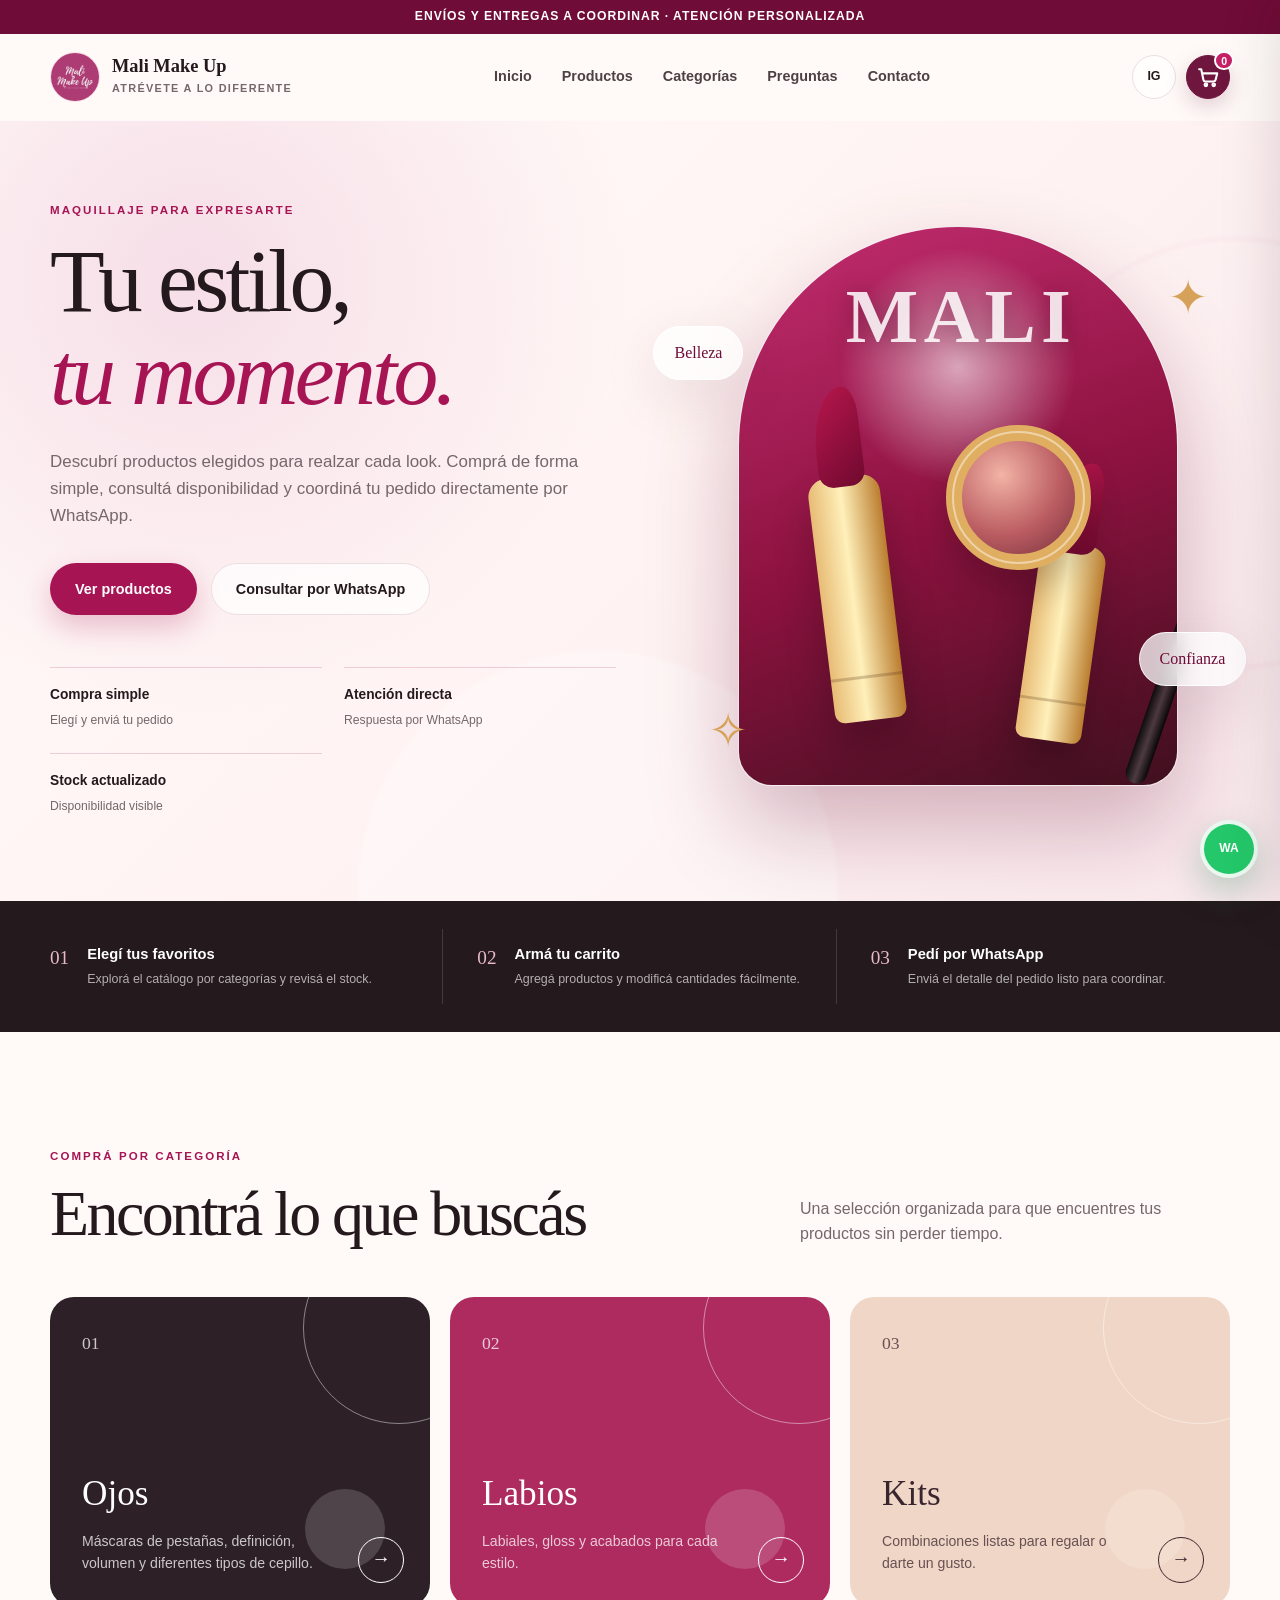
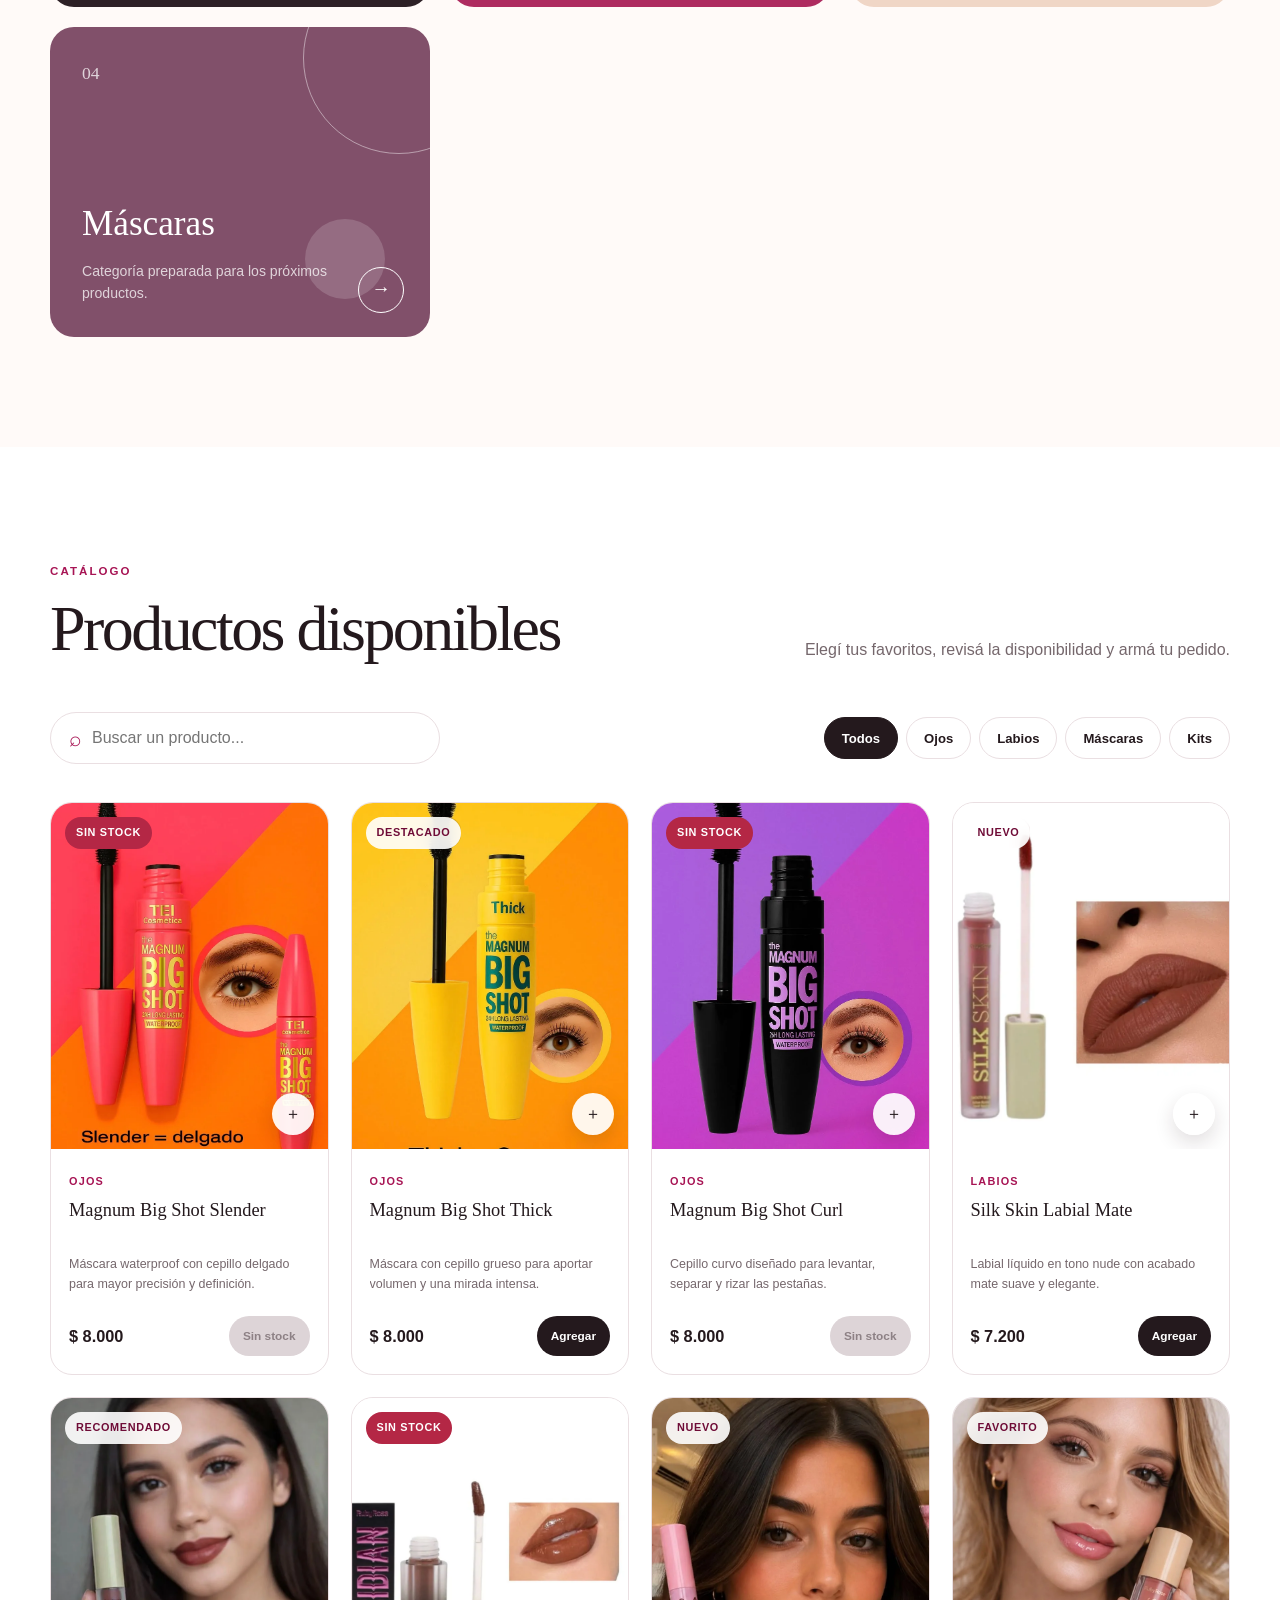
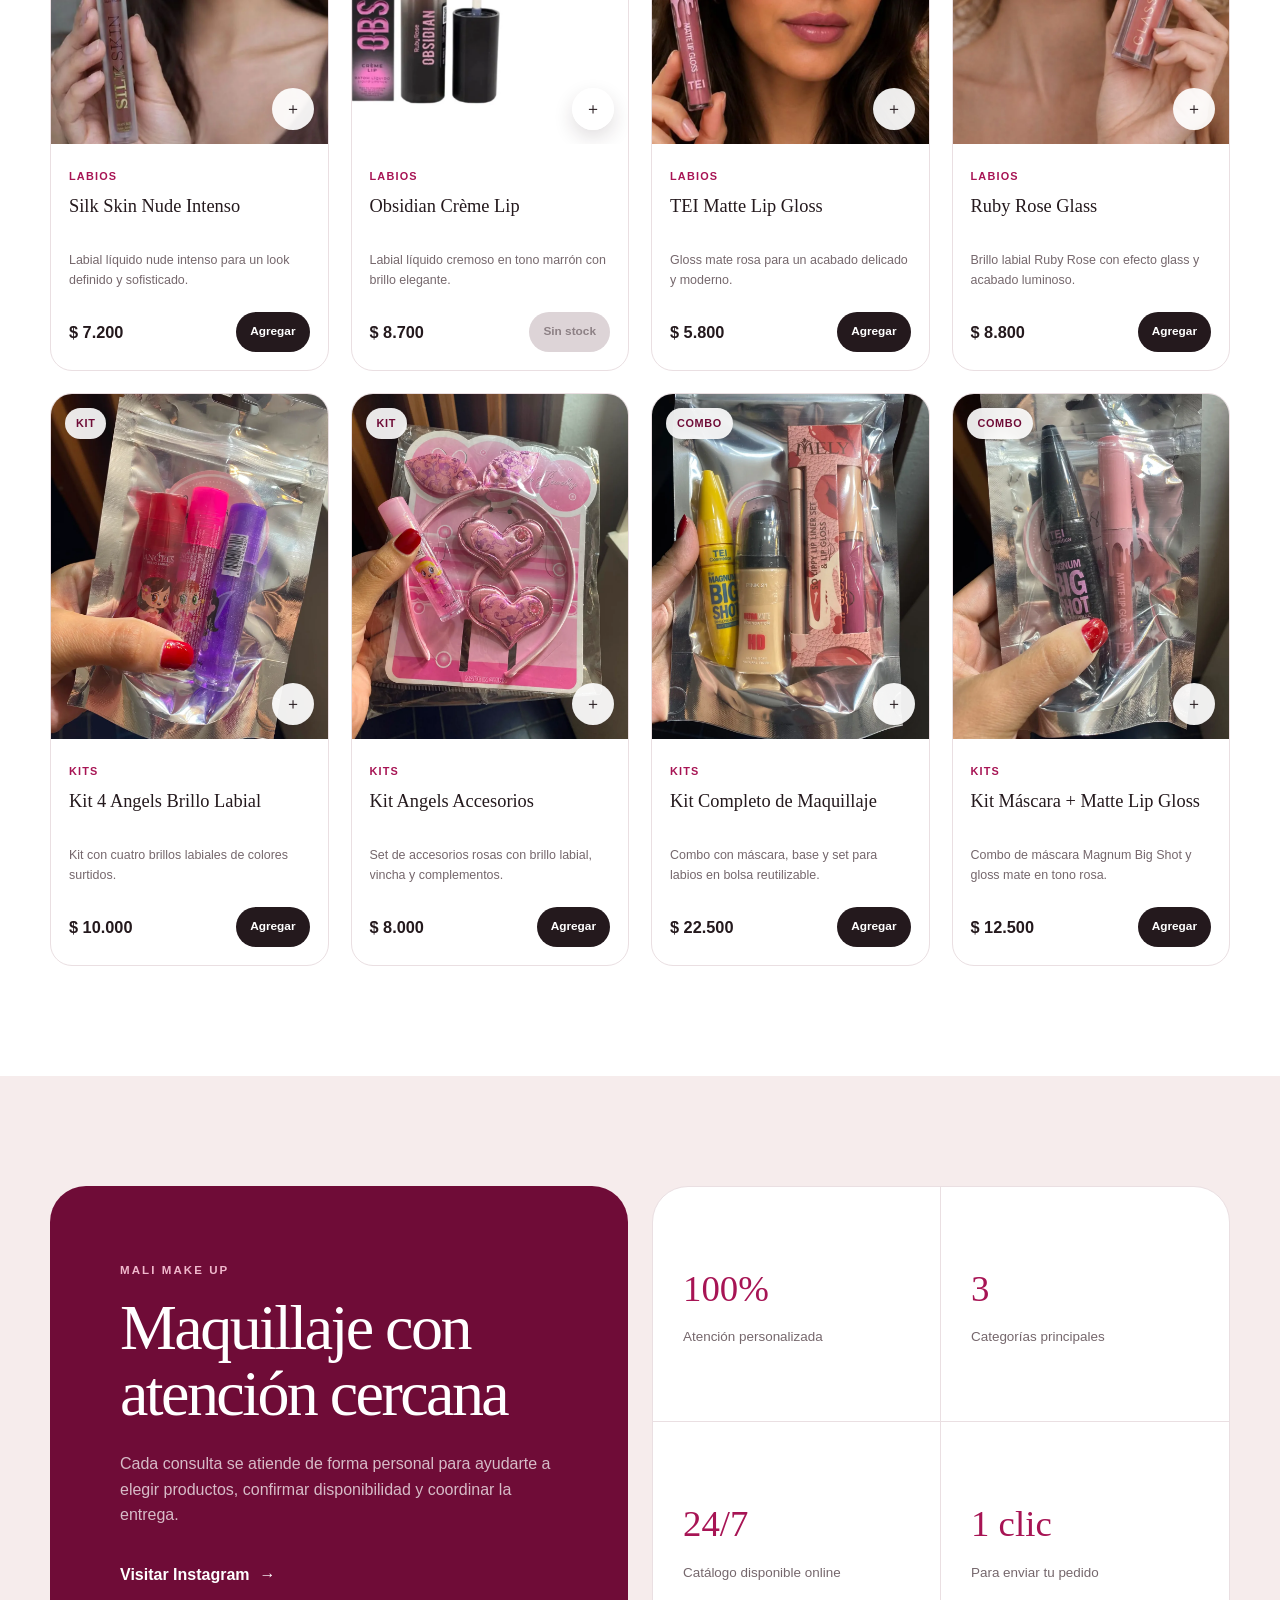
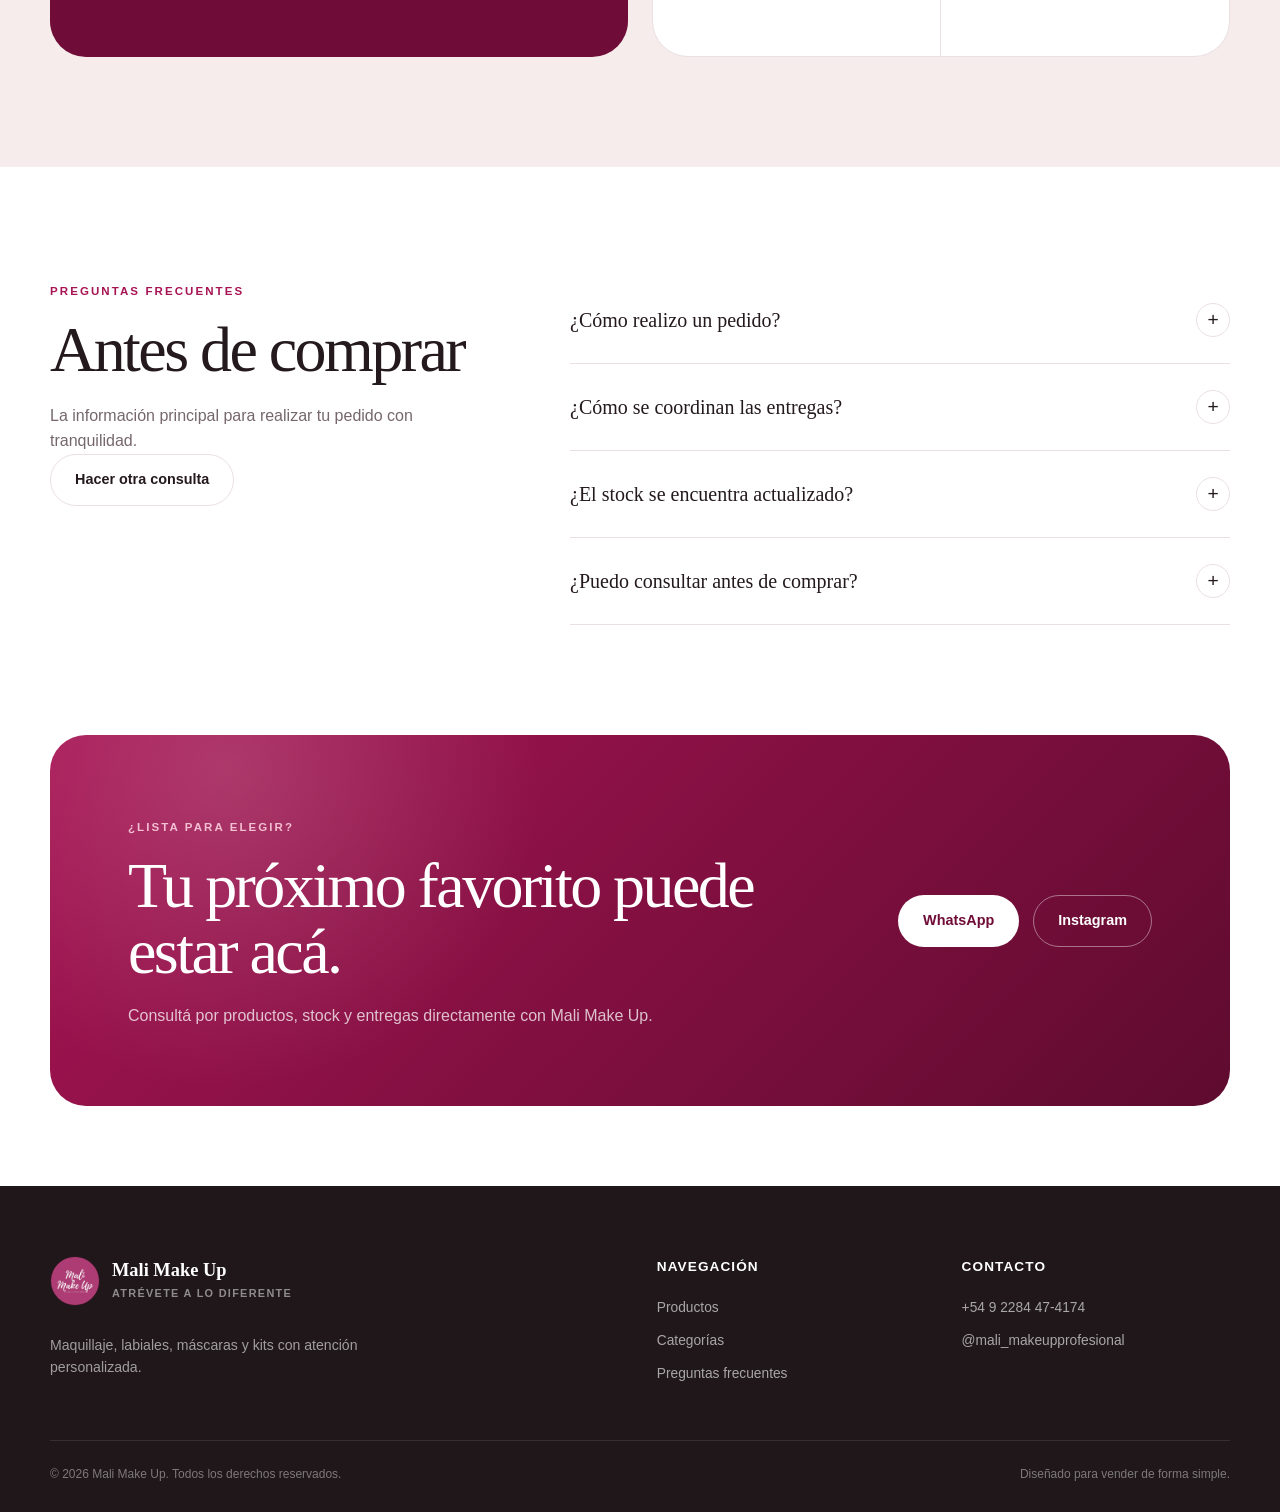
==== commit b358bd89: "Update canonical link to new domain" ====
--- a/index.html
+++ b/index.html
@@ -7,7 +7,7 @@
     <meta name="theme-color" content="#a71454">
     <meta name="robots" content="index, follow">
 
-    <link rel="canonical" href="https://matimoyano899.github.io/mali_makeup/">
+    <link rel="canonical" href="https://malimakeup.com/">
 
     <meta property="og:type" content="website">
     <meta property="og:locale" content="es_AR">
